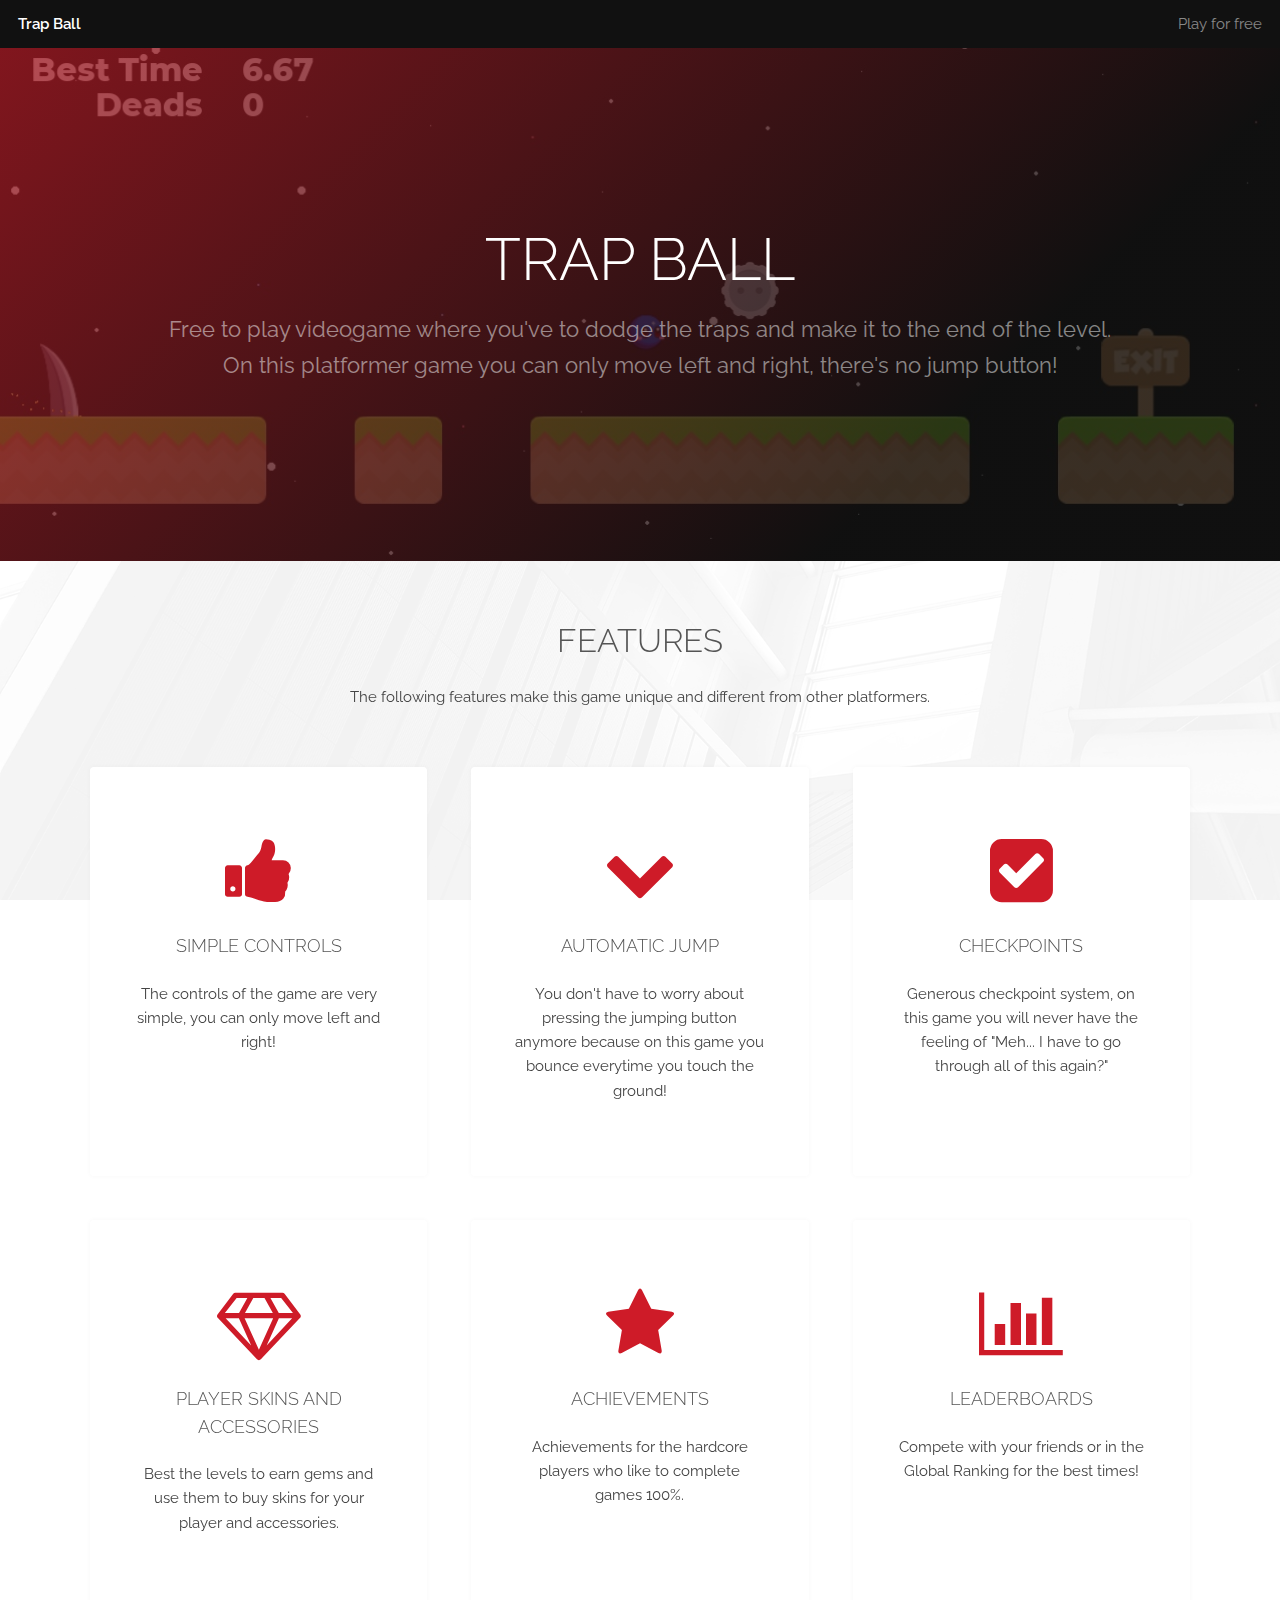
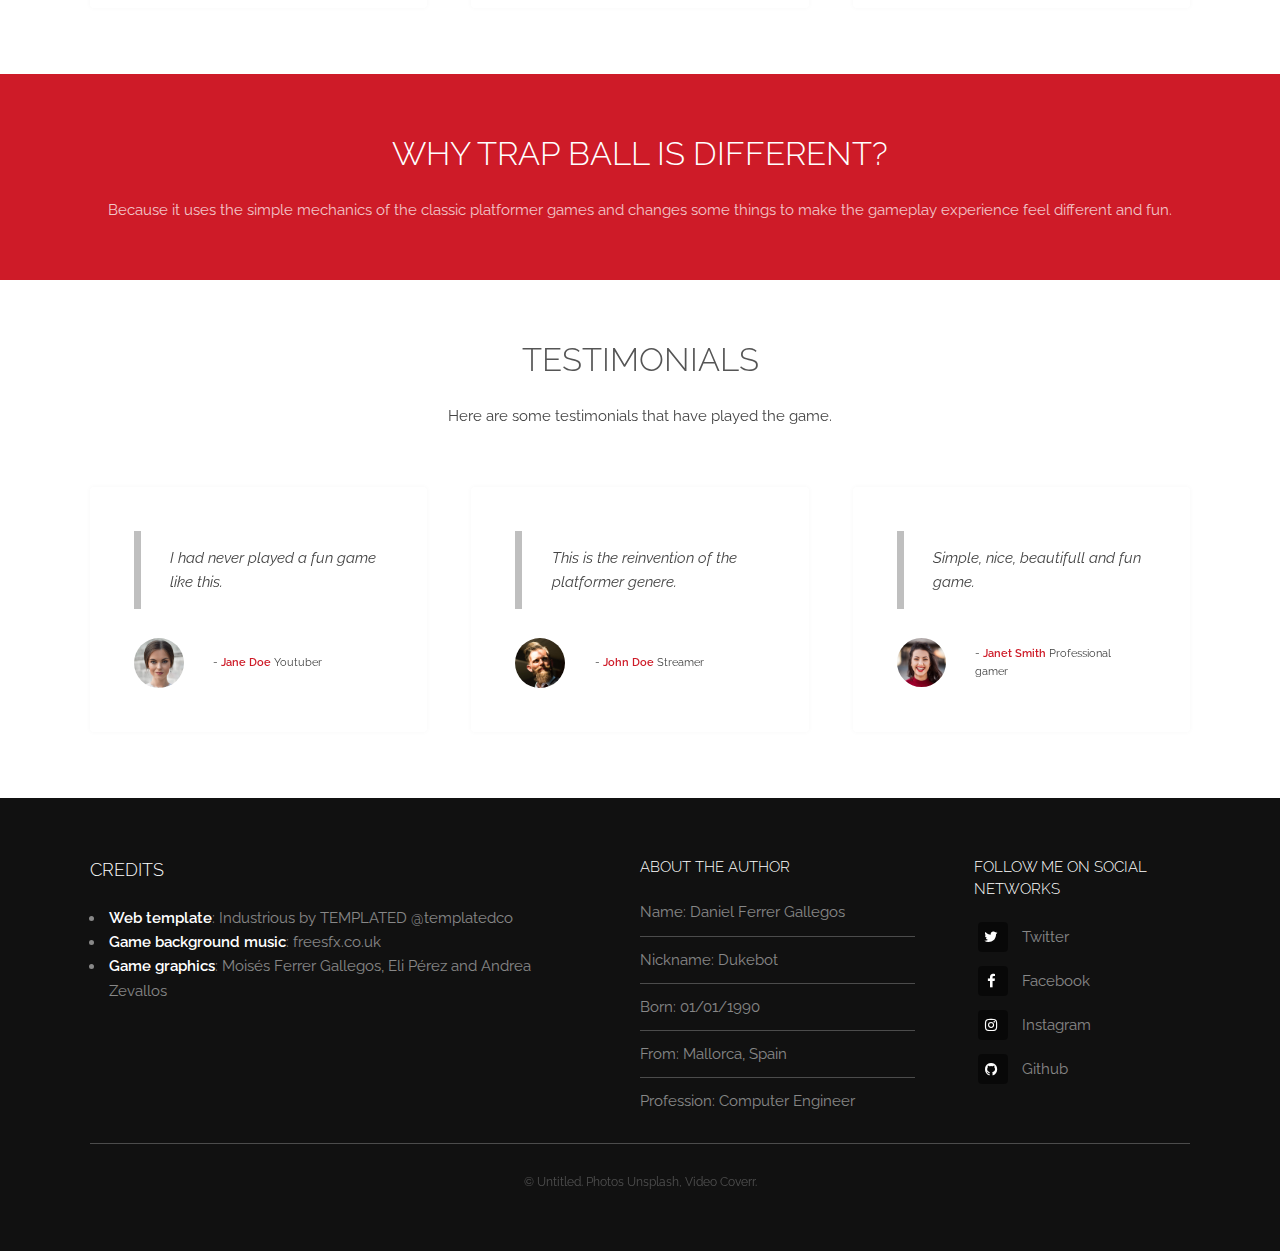
==== index.html @ e6cbf9da "Now we should be good to go..." ====
<!DOCTYPE HTML>
<!--
	Industrious by TEMPLATED
	templated.co @templatedco
	Released for free under the Creative Commons Attribution 3.0 license (templated.co/license)
-->
<html>

	<!-------------------------------------------------------------------------------->
	<!--									HEAD                                    -->
	<!-------------------------------------------------------------------------------->
	
	<head>
		<title>Trap Ball</title>
		<meta charset="utf-8" />
		<meta name="viewport" content="width=device-width, initial-scale=1, user-scalable=no" />
		
		<!-- Metadata for the web to be found by the google search engine -->
		<meta name="robots" content="index, follow" />
		<meta name="description" content="Free to play videogame where you've to dodge the traps and make it to the end of the level!" />
		<meta name="keywords" content="dukebot, trapball, trap-ball, trap_ball, trap ball, free to play, game, videogame, arcade, platformer, 2D, action, ball, bounce" />
		
		<!-- Industrious Template CSS -->
		<link rel="stylesheet" href="assets/css/main.css" />

		<!-- Custom CSS -->
		<link rel="stylesheet" href="custom.css" /> 

		<!-- Structured Data (https://schema.org/docs/schemas.html) -->
		<script type="application/ld+json">
			{
				"@context": "https://schema.org",
				"@type": "WebPage",
				
				"name": "Trap Ball Landing Page",
				"abstract": "Page to promote the videogame Trap Ball.",
				"keywords": "dukebot, trapball, trap-ball, trap_ball, trap ball, free to play, game, videogame, arcade, platformer, 2D, action, ball, bounce",

				"primaryImageOfPage": {
					"@type": "ImageObject",
					"embedUrl": "images/banner.jpg",
					"caption": "Trap Ball screenshoot",
					"representativeOfPage": "true"
				},
				"significantLink": "https://dukebot.itch.io/trap-ball",
				"lastReviewed": "2020-11-06"
			}
		</script>
		<script type="application/ld+json">
			{
				"@context": "https://schema.org",
				"@type": "VideoGame",
				
				"name": "Trap Ball",
				"version": "0.4",
				"gamePlatform": "Android, PC, Web",
				"playMode": "Signe Player",

				"keywords": "dukebot, trapball, trap-ball, trap_ball, trap ball, free to play, game, videogame, arcade, platformer, 2D, action, ball, bounce",
				"abstract": "Free to play videogame where you've to dodge the traps and make it to the end of the level.",

				"image": "images/banner.jpg",
				"thumbnailUrl": "images/banner.jpg",
				"video": {
					"@type": "VideoObject",
					"name": "Trap Ball trailer",
					"description": "Trailer of the game Trap Ball.",
					"contentUrl": "images/banner.mp4",
					"thumbnailUrl": "images/banner.jpg",
					"uploadDate": "2020-11-06"
				},
				"trailer": {
					"@type": "VideoObject",
					"name": "Trap Ball trailer",
					"description": "Trailer of the game Trap Ball.",
					"contentUrl": "images/banner.mp4",
					"thumbnailUrl": "images/banner.jpg",
					"uploadDate": "2020-11-06"
				},

				"dateCreated": "2020-11-06",
				"dateModified": "2020-11-06",
				"datePublished": "2021-01-01",

				"creativeWorkStatus": "in development",
				"contentRating": "PG-13",
				"accessMode": "auditory, tactile, textual, visual",
				"isAccessibleForFree": "true",
				"inLanguage": "EN",
				
				"downloadUrl": "https://dukebot.itch.io/trap-ball",
				"installUrl": "https://dukebot.itch.io/trap-ball",
				"discussionUrl": "https://dukebot.itch.io/trap-ball",
				
				"license": "",
				"musicBy": "https://www.freesfx.co.uk/",
				
				"creator": {
					"@type": "Person",
					"name": "Daniel Ferrer Gallegos (Dukebot)",
					"email": "dukebot.dev@gmail.com",
					"image": "",
					"jobTitle": "Computer Engineer",
					"telephone": "",
					"url": "https://dukebot.itch.io/",
					"address": {
						"@type": "PostalAddress",
						"addressLocality": "Palma de Mallorca",
						"addressRegion": "SP",
						"postalCode": "",
						"streetAddress": ""
					}					  
				},
				"director":   { "@type": "Person", "name": "Daniel Ferrer Gallegos (Dukebot)" },
				"producer":   { "@type": "Person", "name": "Daniel Ferrer Gallegos (Dukebot)" },
				"publisher":  { "@type": "Person", "name": "Daniel Ferrer Gallegos (Dukebot)" },
				"maintainer": { "@type": "Person", "name": "Daniel Ferrer Gallegos (Dukebot)" },
				"sponsor":    { "@type": "Person", "name": "Daniel Ferrer Gallegos (Dukebot)" },
				
				"locationCreated": { 
					"@type": "Place", 
					"address": "Palma de Mallorca, Spain" 
				}
			}
		</script>
	</head>
	
	<!-------------------------------------------------------------------------------->
	<!--									BODY                                    -->
	<!-------------------------------------------------------------------------------->
	
	<body class="is-preload">

		<!-------------------------------------------------------------------------------->
		<!--								HEADER                                    	-->
		<!-------------------------------------------------------------------------------->
		
		<header id="header">
			<a class="logo" href="index.html">Trap Ball</a>
			<nav>
				<a href="https://dukebot.itch.io/trap-ball" target="_blank">Play for free</a>
				<!--<a href="#menu">Play for free</a>-->
			</nav>
		</header>

		<!-- Nav -->
		<nav id="menu">
			<ul class="links">
				<li><a href="https://dukebot.itch.io/trap-ball" target="_blank">Download from playstore</a></li>
				<li><a href="https://dukebot.itch.io/trap-ball" target="_blank">Play it on the browser</a></li>
				<li><a href="https://dukebot.itch.io/trap-ball" target="_blank">Download for PC</a></li>
			</ul>
		</nav>

		<!-------------------------------------------------------------------------------->
		<!--								BANNER                                    	-->
		<!-------------------------------------------------------------------------------->
		
		<section id="banner">
			<div class="inner">
				<h1>Trap Ball</h1>
				<p>Free to play videogame where you've to dodge the traps and make it to the end of the level.<br />
				On this platformer game you can only move left and right, there's no jump button!</p>
			</div>
			<video autoplay loop muted playsinline src="images/banner.mp4"></video>
		</section>

		<!-------------------------------------------------------------------------------->
		<!--								FEATURES                                    -->
		<!-------------------------------------------------------------------------------->

		<!-- The icons for the font awesome can be found here https://fontawesome.com/v4.7.0/icons/ -->
		<section class="wrapper">
			<div class="inner">
				<header class="special">
					<h2>Features</h2>
					<p>The following features make this game unique and different from other platformers.</p>
				</header>
				<div class="highlights">
					<section>
						<div class="content">
							<header>
								<a href="#" class="icon fa-thumbs-up"><span class="label">Icon</span></a>
								<h3>Simple controls</h3>
							</header>
							<p>The controls of the game are very simple, you can only move left and right!</p>
						</div>
					</section>
					<section>
						<div class="content">
							<header>
								<a href="#" class="icon fa-chevron-down"><span class="label">Icon</span></a>
								<h3>Automatic jump</h3>
							</header>
							<p>You don't have to worry about pressing the jumping button anymore because on this game you bounce everytime you touch the ground!</p>
						</div>
					</section>
					<section>
						<div class="content">
							<header>
								<a href="#" class="icon fa-check-square"><span class="label">Icon</span></a>
								<h3>Checkpoints</h3>
							</header>
							<p>Generous checkpoint system, on this game you will never have the feeling of "Meh... I have to go through all of this again?"</p>
						</div>
					</section>
					<section>
						<div class="content">
							<header>
								<a href="#" class="icon fa-diamond"><span class="label">Icon</span></a>
								<h3>Player skins and accessories</h3>
							</header>
							<p>Best the levels to earn gems and use them to buy skins for your player and accessories.</p>
						</div>
					</section>
					<section>
						<div class="content">
							<header>
								<a href="#" class="icon fa-star"><span class="label">Icon</span></a>
								<h3>Achievements</h3>
							</header>
							<p>Achievements for the hardcore players who like to complete games 100%.</p>
						</div>
					</section>
					<section>
						<div class="content">
							<header>
								<a href="#" class="icon fa-bar-chart "><span class="label">Icon</span></a>
								<h3>Leaderboards</h3>
							</header>
							<p>Compete with your friends or in the Global Ranking for the best times!</p>
						</div>
					</section>
				</div>
			</div>
		</section>

		<!--------------------------------------------------------------------------------------------->
		<!-- FIXME: Here is leaving too much blank space, probably has something to do with the CSS. -->
		<!--------------------------------------------------------------------------------------------->

		<!--------------------------------------------------------------------------------------------->
		<!-- 									IMAGE CAROUSEL	 	 								 -->
		<!--------------------------------------------------------------------------------------------->

		<!-- https://www.w3schools.com/howto/howto_js_slideshow.asp -->
		<section class="wrapper" style="display:none">
			<div class="inner">
				<header class="special">
					<h2>Screenshoots</h2>
				</header>
				<div class="slideshow-container">
					<!-- Full-width images with number and caption text -->
					<div class="mySlides fade">
						<div class="numbertext">1 / 5</div>
						<img src="images/game/pic01.png" style="width:100%">
						<div class="text">Caption Text</div>
					</div>
					<div class="mySlides fade">
						<div class="numbertext">2 / 5</div>
						<img src="images/game/pic02.png" style="width:100%">
						<div class="text">Caption Two</div>
					</div>
					<div class="mySlides fade">
						<div class="numbertext">3 / 5</div>
						<img src="images/game/pic03.png" style="width:100%">
						<div class="text">Caption Three</div>
					</div>
					<div class="mySlides fade">
						<div class="numbertext">4 / 5</div>
						<img src="images/game/pic04.png" style="width:100%">
						<div class="text">Caption Four</div>
					</div>
					<div class="mySlides fade">
						<div class="numbertext">5 / 5</div>
						<img src="images/game/pic05.png" style="width:100%">
						<div class="text">Caption Five</div>
					</div>
				
					<!-- Next and previous buttons -->
					<a class="prev" onclick="plusSlides(-1)">&#10094;</a>
					<a class="next" onclick="plusSlides(1)">&#10095;</a>
				</div>
				<br>
				
				<!-- The dots/circles -->
				<div style="text-align:center">
					<span class="dot" onclick="currentSlide(1)"></span>
					<span class="dot" onclick="currentSlide(2)"></span>
					<span class="dot" onclick="currentSlide(3)"></span>
					<span class="dot" onclick="currentSlide(4)"></span>
					<span class="dot" onclick="currentSlide(5)"></span>
				</div>
			</div>
		</section>

		<!--------------------------------------------------------------------------------------------->
		<!-- 										CTA 	 									 	 -->
		<!--------------------------------------------------------------------------------------------->
		
		<section id="cta" class="wrapper">
			<div class="inner">
				<h2>Why Trap Ball is different?</h2>
				<p>Because it uses the simple mechanics of the classic platformer games and changes some things to make the gameplay experience feel different and fun.</p>
			</div>
		</section>

		<!--------------------------------------------------------------------------------------------->
		<!-- 									TESTIMONIALS 	 									 -->
		<!--------------------------------------------------------------------------------------------->
		
		<section class="wrapper">
			<div class="inner">
				<header class="special">
					<h2>Testimonials</h2>
					<p>Here are some testimonials that have played the game.</p>
				</header>
				<div class="testimonials">
					<section>
						<div class="content">
							<blockquote>
								<p>I had never played a fun game like this.</p>
							</blockquote>
							<div class="author">
								<div class="image">
									<img src="images/pic01.jpg" alt="" />
								</div>
								<p class="credit">- <strong>Jane Doe</strong> <span>Youtuber</span></p>
							</div>
						</div>
					</section>
					<section>
						<div class="content">
							<blockquote>
								<p>This is the reinvention of the platformer genere.</p>
							</blockquote>
							<div class="author">
								<div class="image">
									<img src="images/pic03.jpg" alt="" />
								</div>
								<p class="credit">- <strong>John Doe</strong> <span>Streamer</span></p>
							</div>
						</div>
					</section>
					<section>
						<div class="content">
							<blockquote>
								<p>Simple, nice, beautifull and fun game.</p>
							</blockquote>
							<div class="author">
								<div class="image">
									<img src="images/pic02.jpg" alt="" />
								</div>
								<p class="credit">- <strong>Janet Smith</strong> <span>Professional gamer</span></p>
							</div>
						</div>
					</section>
				</div>
			</div>
		</section>

		<!-------------------------------------------------------------------------------->
		<!--								FOOTER                                    	-->
		<!-------------------------------------------------------------------------------->
		
		<footer id="footer">
			<div class="inner">
				<div class="content">
					<section>
						<h3>Credits</h3>
						<ul>
							<li><b>Web template</b>: <a href="https://templated.co/industrious" target="_blank">Industrious by TEMPLATED</a> <a href="https://twitter.com/templatedco?lang=en" target="_blank">@templatedco</a></li>
							<li><b>Game background music</b>: <a href="https://www.freesfx.co.uk/" target="_blank">freesfx.co.uk</a></li>
							<li><b>Game graphics</b>: Moisés Ferrer Gallegos, Eli Pérez and <a href="https://twitter.com/SazdxHikari" target="_blank">Andrea Zevallos</a></li>
						</ul>
					</section>
					<section>
						<h4>About the author</h4>
						<ul class="alt">
							<li>Name: Daniel Ferrer Gallegos</li>
							<li>Nickname: Dukebot</li>
							<li>Born: 01/01/1990</li>
							<li>From: Mallorca, Spain</li>
							<li>Profession: Computer Engineer</li>
						</ul>
					</section>
					<section>
						<h4>Follow me on social networks</h4>
						<ul class="plain">
							<li><a href="#"><i class="icon fa-twitter">&nbsp;</i>Twitter</a></li>
							<li><a href="#"><i class="icon fa-facebook">&nbsp;</i>Facebook</a></li>
							<li><a href="#"><i class="icon fa-instagram">&nbsp;</i>Instagram</a></li>
							<li><a href="#"><i class="icon fa-github">&nbsp;</i>Github</a></li>
						</ul>
					</section>
				</div>
				<div class="copyright">
					&copy; Untitled. Photos <a href="https://unsplash.co">Unsplash</a>, Video <a href="https://coverr.co">Coverr</a>.
				</div>
			</div>
		</footer>

		<!-------------------------------------------------------------------------------->
		<!--								SCRIPTS                                    	-->
		<!-------------------------------------------------------------------------------->

		<!-- Industried template scripts -->
		<script src="assets/js/jquery.min.js"></script>
		<script src="assets/js/browser.min.js"></script>
		<script src="assets/js/breakpoints.min.js"></script>
		<script src="assets/js/util.js"></script>
		<script src="assets/js/main.js"></script>

		<!-- Custom Scripts -->
		<script src="custom.js"></script>
	</body>
</html>
---- assets/css/main.css ----
@import url(font-awesome.min.css);
@import url("https://fonts.googleapis.com/css?family=Raleway:200,300,400,500,600");
/*
	Industrious by TEMPLATED
	templated.co @templatedco
	Released for free under the Creative Commons Attribution 3.0 license (templated.co/license)
*/
/* Basic */
@-ms-viewport {
  width: device-width; }
body {
  -ms-overflow-style: scrollbar; }

@media screen and (max-width: 480px) {
  html, body {
    min-width: 320px; } }
html {
  box-sizing: border-box; }

*, *:before, *:after {
  box-sizing: inherit; }

body {
  background: #ffffff; }
  body.is-preload *, body.is-preload *:before, body.is-preload *:after {
    -moz-animation: none !important;
    -webkit-animation: none !important;
    -ms-animation: none !important;
    animation: none !important;
    -moz-transition: none !important;
    -webkit-transition: none !important;
    -ms-transition: none !important;
    transition: none !important; }

html, body, div, span, applet, object,
iframe, h1, h2, h3, h4, h5, h6, p, blockquote,
pre, a, abbr, acronym, address, big, cite,
code, del, dfn, em, img, ins, kbd, q, s, samp,
small, strike, strong, sub, sup, tt, var, b,
u, i, center, dl, dt, dd, ol, ul, li, fieldset,
form, label, legend, table, caption, tbody,
tfoot, thead, tr, th, td, article, aside,
canvas, details, embed, figure, figcaption,
footer, header, hgroup, menu, nav, output, ruby,
section, summary, time, mark, audio, video {
  margin: 0;
  padding: 0;
  border: 0;
  font-size: 100%;
  font: inherit;
  vertical-align: baseline; }

article, aside, details, figcaption, figure,
footer, header, hgroup, menu, nav, section {
  display: block; }

body {
  line-height: 1; }

ol, ul {
  list-style: none; }

blockquote, q {
  quotes: none; }
  blockquote:before, blockquote:after, q:before, q:after {
    content: '';
    content: none; }

table {
  border-collapse: collapse;
  border-spacing: 0; }

body {
  -webkit-text-size-adjust: none; }

mark {
  background-color: transparent;
  color: inherit; }

input::-moz-focus-inner {
  border: 0;
  padding: 0; }

input, select, textarea {
  -moz-appearance: none;
  -webkit-appearance: none;
  -ms-appearance: none;
  appearance: none; }

/* Typography */
html {
  font-size: 13pt; }
  @media screen and (max-width: 1680px) {
    html {
      font-size: 11pt; } }
  @media screen and (max-width: 980px) {
    html {
      font-size: 12pt; } }
  @media screen and (max-width: 480px) {
    html {
      font-size: 11pt; } }

body {
  background-color: #ffffff;
  color: #444444; }

body, input, select, textarea {
  font-family: "Raleway", Arial, Helvetica, sans-serif;
  font-weight: 400;
  font-size: 1rem;
  line-height: 1.65; }

a {
  -moz-transition: color 0.2s ease-in-out;
  -webkit-transition: color 0.2s ease-in-out;
  -ms-transition: color 0.2s ease-in-out;
  transition: color 0.2s ease-in-out;
  text-decoration: underline; }
  a:hover {
    text-decoration: none; }

strong, b {
  font-weight: 600; }

em, i {
  font-style: italic; }

p {
  margin: 0 0 2rem 0; }

header.special {
  text-align: center;
  margin-bottom: 4rem; }
  header.special p {
    max-width: 75%;
    margin-left: auto;
    margin-right: auto; }

h1, h2, h3, h4, h5, h6 {
  font-weight: 300;
  line-height: 1.5;
  text-transform: uppercase;
  margin: 0 0 1.5rem 0; }
  h1 a, h2 a, h3 a, h4 a, h5 a, h6 a {
    color: inherit;
    text-decoration: none; }

h1 {
  font-size: 3rem;
  line-height: 1.2; }

h2 {
  font-size: 2.25rem;
  line-height: 1.3; }

h3 {
  font-size: 1.25rem; }

h4 {
  font-size: 1rem; }

h5 {
  font-size: 0.9rem; }

h6 {
  font-size: 0.7rem; }

@media screen and (max-width: 736px) {
  h1 {
    font-size: 2.75rem;
    line-height: 1.3; }

  h2 {
    font-size: 1.75rem;
    line-height: 1.5; }

  h3 {
    font-size: 1.25rem; } }
sub {
  font-size: 0.8rem;
  position: relative;
  top: 0.5rem; }

sup {
  font-size: 0.8rem;
  position: relative;
  top: -0.5rem; }

blockquote {
  border-left: solid 0.5rem;
  font-style: italic;
  margin: 0 0 2rem 0;
  padding: 1rem 0 1rem 2rem; }

code {
  border-radius: 4px;
  border: solid 1px;
  font-family: "Courier New", monospace;
  font-size: 0.9rem;
  margin: 0 0.25rem;
  padding: 0.25rem 0.65rem; }

pre {
  -webkit-overflow-scrolling: touch;
  font-family: "Courier New", monospace;
  font-size: 0.9rem;
  margin: 0 0 2rem 0; }
  pre code {
    display: block;
    line-height: 1.75;
    padding: 1rem 1.5rem;
    overflow-x: auto; }

hr {
  border: 0;
  border-bottom: solid 1px;
  margin: 2rem 0; }
  hr.major {
    margin: 4rem 0; }

input, select, textarea {
  color: #555555; }

a {
  color: #ce1b28; }

strong, b {
  color: #555555; }

h1, h2, h3, h4, h5, h6 {
  color: #555555; }

blockquote {
  border-left-color: rgba(0, 0, 0, 0.25); }

code {
  background: rgba(0, 0, 0, 0.075);
  border-color: rgba(0, 0, 0, 0.25); }

hr {
  border-bottom-color: rgba(0, 0, 0, 0.25); }

/* Inner */
.inner {
  margin: 0 auto;
  width: 75rem;
  max-width: calc(100% - 6rem); }
  @media screen and (max-width: 480px) {
    .inner {
      max-width: calc(100% - 3rem); } }

/* Button */
input[type="submit"],
input[type="reset"],
input[type="button"],
button,
.button {
  -moz-appearance: none;
  -webkit-appearance: none;
  -ms-appearance: none;
  appearance: none;
  -moz-transition: background-color 0.2s ease-in-out, box-shadow 0.2s ease-in-out, color 0.2s ease-in-out;
  -webkit-transition: background-color 0.2s ease-in-out, box-shadow 0.2s ease-in-out, color 0.2s ease-in-out;
  -ms-transition: background-color 0.2s ease-in-out, box-shadow 0.2s ease-in-out, color 0.2s ease-in-out;
  transition: background-color 0.2s ease-in-out, box-shadow 0.2s ease-in-out, color 0.2s ease-in-out;
  border: 0;
  border-radius: 4px;
  cursor: pointer;
  display: inline-block;
  font-weight: 600;
  height: 3.25rem;
  line-height: 3.25rem;
  padding: 0 1.75rem;
  text-align: center;
  text-decoration: none;
  white-space: nowrap; }
  input[type="submit"].small,
  input[type="reset"].small,
  input[type="button"].small,
  button.small,
  .button.small {
    font-size: 0.8rem;
    height: 2.4375rem;
    line-height: 2.4375rem;
    padding: 0 1.25rem; }
  input[type="submit"].large,
  input[type="reset"].large,
  input[type="button"].large,
  button.large,
  .button.large {
    font-size: 1.35rem;
    height: 4.0625rem;
    line-height: 4.0625rem;
    padding: 0 2rem; }
  input[type="submit"].wide,
  input[type="reset"].wide,
  input[type="button"].wide,
  button.wide,
  .button.wide {
    min-width: 13rem; }
  input[type="submit"].icon:before,
  input[type="reset"].icon:before,
  input[type="button"].icon:before,
  button.icon:before,
  .button.icon:before {
    margin-right: 0.5rem; }
  input[type="submit"].fit,
  input[type="reset"].fit,
  input[type="button"].fit,
  button.fit,
  .button.fit {
    width: 100%; }
  input[type="submit"].disabled, input[type="submit"]:disabled,
  input[type="reset"].disabled,
  input[type="reset"]:disabled,
  input[type="button"].disabled,
  input[type="button"]:disabled,
  button.disabled,
  button:disabled,
  .button.disabled,
  .button:disabled {
    pointer-events: none;
    opacity: 0.25; }

input[type="submit"],
input[type="reset"],
input[type="button"],
button,
.button {
  background-color: transparent;
  box-shadow: inset 0 0 0 1px #555555;
  color: #555555 !important; }
  input[type="submit"]:hover,
  input[type="reset"]:hover,
  input[type="button"]:hover,
  button:hover,
  .button:hover {
    box-shadow: inset 0 0 0 1px #ce1b28;
    color: #ce1b28 !important; }
    input[type="submit"]:hover:active,
    input[type="reset"]:hover:active,
    input[type="button"]:hover:active,
    button:hover:active,
    .button:hover:active {
      background-color: rgba(206, 27, 40, 0.25); }
  input[type="submit"].primary,
  input[type="reset"].primary,
  input[type="button"].primary,
  button.primary,
  .button.primary {
    box-shadow: none;
    background-color: #ce1b28;
    color: #ffffff !important; }
    input[type="submit"].primary:hover,
    input[type="reset"].primary:hover,
    input[type="button"].primary:hover,
    button.primary:hover,
    .button.primary:hover {
      background-color: #e2212f;
      box-shadow: none; }
      input[type="submit"].primary:hover:active,
      input[type="reset"].primary:hover:active,
      input[type="button"].primary:hover:active,
      button.primary:hover:active,
      .button.primary:hover:active {
        background-color: #b71824; }

/* Form */
form {
  margin: 0 0 2rem 0; }

input[type="text"],
input[type="password"],
input[type="email"],
input[type="tel"],
input[type="search"],
input[type="url"],
select,
textarea {
  -moz-appearance: none;
  -webkit-appearance: none;
  -ms-appearance: none;
  appearance: none;
  border-radius: 4px;
  border: none;
  border: solid 1px;
  color: inherit;
  display: block;
  outline: 0;
  padding: 0 1rem;
  text-decoration: none;
  width: 100%; }
  input[type="text"]:invalid,
  input[type="password"]:invalid,
  input[type="email"]:invalid,
  input[type="tel"]:invalid,
  input[type="search"]:invalid,
  input[type="url"]:invalid,
  select:invalid,
  textarea:invalid {
    box-shadow: none; }

label {
  display: block;
  font-size: 1rem;
  font-weight: 600;
  margin: 0 0 1rem 0; }

input[type="text"],
input[type="password"],
input[type="email"],
input[type="tel"],
input[type="search"],
input[type="url"] {
  height: 3.25rem; }

select {
  background-size: 1.25rem;
  background-repeat: no-repeat;
  background-position: calc(100% - 1rem) center;
  height: 3.25rem;
  padding-right: 3.25rem;
  text-overflow: ellipsis; }
  select:focus::-ms-value {
    background-color: transparent; }
  select::-ms-expand {
    display: none; }

textarea {
  padding: 0.75rem 1rem; }

input[type="checkbox"],
input[type="radio"] {
  -moz-appearance: none;
  -webkit-appearance: none;
  -ms-appearance: none;
  appearance: none;
  display: block;
  float: left;
  margin-right: -2rem;
  opacity: 0;
  width: 1rem;
  z-index: -1; }
  input[type="checkbox"] + label,
  input[type="radio"] + label {
    text-decoration: none;
    cursor: pointer;
    display: inline-block;
    font-size: 1rem;
    font-weight: 400;
    padding-left: 2.825rem;
    padding-right: 0.875rem;
    position: relative; }
    input[type="checkbox"] + label:before,
    input[type="radio"] + label:before {
      -moz-osx-font-smoothing: grayscale;
      -webkit-font-smoothing: antialiased;
      font-family: FontAwesome;
      font-style: normal;
      font-weight: normal;
      text-transform: none !important; }
    input[type="checkbox"] + label:before,
    input[type="radio"] + label:before {
      border-radius: 4px;
      border: solid 1px;
      content: '';
      display: inline-block;
      height: 1.95rem;
      left: 0;
      line-height: 1.86875rem;
      position: absolute;
      text-align: center;
      top: -0.1625rem;
      width: 1.95rem; }
  input[type="checkbox"]:checked + label:before,
  input[type="radio"]:checked + label:before {
    content: '\f00c'; }

input[type="checkbox"] + label:before {
  border-radius: 4px; }

input[type="radio"] + label:before {
  border-radius: 100%; }

::-webkit-input-placeholder {
  opacity: 1.0; }

:-moz-placeholder {
  opacity: 1.0; }

::-moz-placeholder {
  opacity: 1.0; }

:-ms-input-placeholder {
  opacity: 1.0; }

label {
  color: #555555; }

input[type="text"],
input[type="password"],
input[type="email"],
input[type="tel"],
input[type="search"],
input[type="url"],
select,
textarea {
  background-color: rgba(0, 0, 0, 0.075);
  border-color: rgba(0, 0, 0, 0.25); }
  input[type="text"]:focus,
  input[type="password"]:focus,
  input[type="email"]:focus,
  input[type="tel"]:focus,
  input[type="search"]:focus,
  input[type="url"]:focus,
  select:focus,
  textarea:focus {
    border-color: #ce1b28;
    box-shadow: 0 0 0 1px #ce1b28; }

select {
  background-image: url("data:image/svg+xml;charset=utf8,%3Csvg xmlns='http://www.w3.org/2000/svg' width='40' height='40' preserveAspectRatio='none' viewBox='0 0 40 40'%3E%3Cpath d='M9.4,12.3l10.4,10.4l10.4-10.4c0.2-0.2,0.5-0.4,0.9-0.4c0.3,0,0.6,0.1,0.9,0.4l3.3,3.3c0.2,0.2,0.4,0.5,0.4,0.9 c0,0.4-0.1,0.6-0.4,0.9L20.7,31.9c-0.2,0.2-0.5,0.4-0.9,0.4c-0.3,0-0.6-0.1-0.9-0.4L4.3,17.3c-0.2-0.2-0.4-0.5-0.4-0.9 c0-0.4,0.1-0.6,0.4-0.9l3.3-3.3c0.2-0.2,0.5-0.4,0.9-0.4S9.1,12.1,9.4,12.3z' fill='rgba(0, 0, 0, 0.25)' /%3E%3C/svg%3E"); }
  select option {
    color: #444444;
    background-color: #ffffff; }

input[type="checkbox"] + label,
input[type="radio"] + label {
  color: #444444; }
  input[type="checkbox"] + label:before,
  input[type="radio"] + label:before {
    background: rgba(0, 0, 0, 0.075);
    border-color: rgba(0, 0, 0, 0.25); }
input[type="checkbox"]:checked + label:before,
input[type="radio"]:checked + label:before {
  background-color: #ce1b28;
  border-color: #ce1b28;
  color: #ffffff; }
input[type="checkbox"]:focus + label:before,
input[type="radio"]:focus + label:before {
  border-color: #ce1b28;
  box-shadow: 0 0 0 1px #ce1b28; }

::-webkit-input-placeholder {
  color: #bbbbbb !important; }

:-moz-placeholder {
  color: #bbbbbb !important; }

::-moz-placeholder {
  color: #bbbbbb !important; }

:-ms-input-placeholder {
  color: #bbbbbb !important; }

/* List */
ol {
  list-style: decimal;
  margin: 0 0 2rem 0;
  padding-left: 1.25rem; }
  ol li {
    padding-left: 0.25rem; }

ul {
  list-style: disc;
  margin: 0 0 2rem 0;
  padding-left: 1rem; }
  ul li {
    padding-left: 0.325rem; }
  ul.plain {
    list-style: none;
    padding-left: 0; }
    ul.plain li {
      margin-bottom: 1rem; }
      ul.plain li .icon {
        border-radius: 4px;
        color: #ffffff;
        display: inline-block;
        margin-right: 1rem;
        text-align: center;
        width: 2rem;
        height: 2rem;
        line-height: 2rem;
        background: rgba(0, 0, 0, 0.5); }
  ul.alt {
    list-style: none;
    padding-left: 0; }
    ul.alt li {
      border-top: solid 1px;
      padding: 0.75rem 0; }
      ul.alt li:first-child {
        border-top: 0;
        padding-top: 0; }
      ul.alt li:last-child {
        padding-bottom: 0; }

dl {
  margin: 0 0 2rem 0; }
  dl dt {
    display: block;
    font-weight: 600;
    margin: 0 0 1rem 0; }
  dl dd {
    margin-left: 1.5rem; }

ul.alt li {
  border-top-color: rgba(0, 0, 0, 0.25); }

/* Table */
.table-wrapper {
  -webkit-overflow-scrolling: touch;
  overflow-x: auto; }

table {
  margin: 0 0 2rem 0;
  width: 100%; }
  table tbody tr {
    border: solid 1px;
    border-left: 0;
    border-right: 0; }
  table td {
    padding: 0.75rem 0.75rem; }
  table th {
    font-size: 0.9rem;
    font-weight: 600;
    padding: 0 0.75rem 0.75rem 0.75rem;
    text-align: left; }
  table thead {
    border-bottom: solid 2px; }
  table tfoot {
    border-top: solid 2px; }
  table.alt {
    border-collapse: separate; }
    table.alt tbody tr td {
      border: solid 1px;
      border-left-width: 0;
      border-top-width: 0; }
      table.alt tbody tr td:first-child {
        border-left-width: 1px; }
    table.alt tbody tr:first-child td {
      border-top-width: 1px; }
    table.alt thead {
      border-bottom: 0; }
    table.alt tfoot {
      border-top: 0; }

table tbody tr {
  border-color: rgba(0, 0, 0, 0.25); }
  table tbody tr:nth-child(2n + 1) {
    background-color: rgba(0, 0, 0, 0.075); }
table th {
  color: #555555; }
table thead {
  border-bottom-color: rgba(0, 0, 0, 0.25); }
table tfoot {
  border-top-color: rgba(0, 0, 0, 0.25); }
table.alt tbody tr td {
  border-color: rgba(0, 0, 0, 0.25); }

/* Highlights */
.highlights {
  width: 100%;
  margin: 2.5rem 0;
  display: -moz-flex;
  display: -webkit-flex;
  display: -ms-flex;
  display: flex;
  -moz-flex-wrap: wrap;
  -webkit-flex-wrap: wrap;
  -ms-flex-wrap: wrap;
  flex-wrap: wrap;
  -moz-align-items: -moz-stretch;
  -webkit-align-items: -webkit-stretch;
  -ms-align-items: -ms-stretch;
  align-items: stretch; }
  .highlights > * {
    -moz-flex-shrink: 1;
    -webkit-flex-shrink: 1;
    -ms-flex-shrink: 1;
    flex-shrink: 1;
    -moz-flex-grow: 0;
    -webkit-flex-grow: 0;
    -ms-flex-grow: 0;
    flex-grow: 0; }
  .highlights > * {
    width: 33.3333333333%; }
  .highlights > * {
    padding: 1.5rem;
    width: calc(33.3333333333% + 1rem); }
  .highlights > :nth-child(-n + 3) {
    padding-top: 0; }
  .highlights > :nth-last-child(-n + 3) {
    padding-bottom: 0; }
  .highlights > :nth-child(3n + 1) {
    padding-left: 0; }
  .highlights > :nth-child(3n) {
    padding-right: 0; }
  .highlights > :nth-child(3n + 1),
  .highlights > :nth-child(3n) {
    width: calc(33.3333333333% + -0.5rem); }
  .highlights .content {
    border-radius: 4px;
    height: 100%;
    padding: 3rem;
    text-align: center; }
    .highlights .content .icon {
      font-size: 5rem; }
  .highlights > div > :last-child {
    margin-bottom: 0; }
  @media screen and (max-width: 980px) {
    .highlights > * {
      width: 50%; }
    .highlights > * {
      padding: 1rem;
      width: calc(33.3333333333% + 0.6666666667rem); }
    .highlights > :nth-child(-n + 3) {
      padding-top: 1rem; }
    .highlights > :nth-last-child(-n + 3) {
      padding-bottom: 1rem; }
    .highlights > :nth-child(3n + 1) {
      padding-left: 1rem; }
    .highlights > :nth-child(3n) {
      padding-right: 1rem; }
    .highlights > :nth-child(3n + 1),
    .highlights > :nth-child(3n) {
      padding: 1rem;
      width: calc(50% + 1rem); }
    .highlights > * {
      padding: 1rem;
      width: calc(50% + 1rem); }
    .highlights > :nth-child(-n + 2) {
      padding-top: 0; }
    .highlights > :nth-last-child(-n + 2) {
      padding-bottom: 0; }
    .highlights > :nth-child(2n + 1) {
      padding-left: 0; }
    .highlights > :nth-child(2n) {
      padding-right: 0; }
    .highlights > :nth-child(2n + 1),
    .highlights > :nth-child(2n) {
      width: calc(50% + 0rem); }
    .highlights .content {
      padding: 2rem; } }
  @media screen and (max-width: 736px) {
    .highlights > * {
      width: 100%; }
    .highlights > * {
      padding: 1rem;
      width: calc(33.3333333333% + 0.6666666667rem); }
    .highlights > :nth-child(-n + 3) {
      padding-top: 1rem; }
    .highlights > :nth-last-child(-n + 3) {
      padding-bottom: 1rem; }
    .highlights > :nth-child(3n + 1) {
      padding-left: 1rem; }
    .highlights > :nth-child(3n) {
      padding-right: 1rem; }
    .highlights > :nth-child(3n + 1),
    .highlights > :nth-child(3n) {
      padding: 1rem;
      width: calc(100% + 2rem); }
    .highlights > * {
      padding: 1rem;
      width: calc(50% + 1rem); }
    .highlights > :nth-child(-n + 2) {
      padding-top: 1rem; }
    .highlights > :nth-last-child(-n + 2) {
      padding-bottom: 1rem; }
    .highlights > :nth-child(2n + 1) {
      padding-left: 1rem; }
    .highlights > :nth-child(2n) {
      padding-right: 1rem; }
    .highlights > :nth-child(2n + 1),
    .highlights > :nth-child(2n) {
      padding: 1rem;
      width: calc(100% + 2rem); }
    .highlights > * {
      padding: 1rem;
      width: calc(100% + 2rem); }
    .highlights > :nth-child(-n + 1) {
      padding-top: 0; }
    .highlights > :nth-last-child(-n + 1) {
      padding-bottom: 0; }
    .highlights > :nth-child(1n + 1) {
      padding-left: 0; }
    .highlights > :nth-child(1n) {
      padding-right: 0; }
    .highlights > :nth-child(1n + 1),
    .highlights > :nth-child(1n) {
      width: calc(100% + 1rem); } }

.highlights .content {
  background: #ffffff;
  box-shadow: 0px 0px 4px 1px rgba(0, 0, 0, 0.025); }

/* Testimonials */
.testimonials {
  margin: 2.5rem 0;
  width: 100%;
  display: -moz-flex;
  display: -webkit-flex;
  display: -ms-flex;
  display: flex;
  -moz-flex-wrap: wrap;
  -webkit-flex-wrap: wrap;
  -ms-flex-wrap: wrap;
  flex-wrap: wrap;
  -moz-align-items: -moz-stretch;
  -webkit-align-items: -webkit-stretch;
  -ms-align-items: -ms-stretch;
  align-items: stretch; }
  .testimonials > * {
    -moz-flex-shrink: 1;
    -webkit-flex-shrink: 1;
    -ms-flex-shrink: 1;
    flex-shrink: 1;
    -moz-flex-grow: 0;
    -webkit-flex-grow: 0;
    -ms-flex-grow: 0;
    flex-grow: 0; }
  .testimonials > * {
    width: 33.3333333333%; }
  .testimonials > * {
    padding: 1.5rem;
    width: calc(33.3333333333% + 1rem); }
  .testimonials > :nth-child(-n + 3) {
    padding-top: 0; }
  .testimonials > :nth-last-child(-n + 3) {
    padding-bottom: 0; }
  .testimonials > :nth-child(3n + 1) {
    padding-left: 0; }
  .testimonials > :nth-child(3n) {
    padding-right: 0; }
  .testimonials > :nth-child(3n + 1),
  .testimonials > :nth-child(3n) {
    width: calc(33.3333333333% + -0.5rem); }
  .testimonials .content {
    border-radius: 4px;
    height: 100%;
    padding: 3rem; }
    .testimonials .content .author {
      display: -moz-flex;
      display: -webkit-flex;
      display: -ms-flex;
      display: flex;
      -moz-align-items: center;
      -webkit-align-items: center;
      -ms-align-items: center;
      align-items: center; }
      .testimonials .content .author blockquote {
        margin: 0; }
      .testimonials .content .author .image {
        margin-right: 2rem;
        width: 20%; }
        .testimonials .content .author .image img {
          border-radius: 100%;
          max-width: 100%; }
    .testimonials .content .credit {
      font-size: 0.75rem; }
    .testimonials .content p:last-child {
      margin: 0; }
  .testimonials > div > :last-child {
    margin-bottom: 0; }
  @media screen and (max-width: 980px) {
    .testimonials > * {
      width: 50%; }
    .testimonials > * {
      padding: 1rem;
      width: calc(33.3333333333% + 0.6666666667rem); }
    .testimonials > :nth-child(-n + 3) {
      padding-top: 1rem; }
    .testimonials > :nth-last-child(-n + 3) {
      padding-bottom: 1rem; }
    .testimonials > :nth-child(3n + 1) {
      padding-left: 1rem; }
    .testimonials > :nth-child(3n) {
      padding-right: 1rem; }
    .testimonials > :nth-child(3n + 1),
    .testimonials > :nth-child(3n) {
      padding: 1rem;
      width: calc(50% + 1rem); }
    .testimonials > * {
      padding: 1rem;
      width: calc(50% + 1rem); }
    .testimonials > :nth-child(-n + 2) {
      padding-top: 0; }
    .testimonials > :nth-last-child(-n + 2) {
      padding-bottom: 0; }
    .testimonials > :nth-child(2n + 1) {
      padding-left: 0; }
    .testimonials > :nth-child(2n) {
      padding-right: 0; }
    .testimonials > :nth-child(2n + 1),
    .testimonials > :nth-child(2n) {
      width: calc(50% + 0rem); }
    .testimonials .content {
      padding: 2rem; } }
  @media screen and (max-width: 736px) {
    .testimonials > * {
      width: 100%; }
    .testimonials > * {
      padding: 1rem;
      width: calc(33.3333333333% + 0.6666666667rem); }
    .testimonials > :nth-child(-n + 3) {
      padding-top: 1rem; }
    .testimonials > :nth-last-child(-n + 3) {
      padding-bottom: 1rem; }
    .testimonials > :nth-child(3n + 1) {
      padding-left: 1rem; }
    .testimonials > :nth-child(3n) {
      padding-right: 1rem; }
    .testimonials > :nth-child(3n + 1),
    .testimonials > :nth-child(3n) {
      padding: 1rem;
      width: calc(100% + 2rem); }
    .testimonials > * {
      padding: 1rem;
      width: calc(50% + 1rem); }
    .testimonials > :nth-child(-n + 2) {
      padding-top: 1rem; }
    .testimonials > :nth-last-child(-n + 2) {
      padding-bottom: 1rem; }
    .testimonials > :nth-child(2n + 1) {
      padding-left: 1rem; }
    .testimonials > :nth-child(2n) {
      padding-right: 1rem; }
    .testimonials > :nth-child(2n + 1),
    .testimonials > :nth-child(2n) {
      padding: 1rem;
      width: calc(100% + 2rem); }
    .testimonials > * {
      padding: 1rem;
      width: calc(100% + 2rem); }
    .testimonials > :nth-child(-n + 1) {
      padding-top: 0; }
    .testimonials > :nth-last-child(-n + 1) {
      padding-bottom: 0; }
    .testimonials > :nth-child(1n + 1) {
      padding-left: 0; }
    .testimonials > :nth-child(1n) {
      padding-right: 0; }
    .testimonials > :nth-child(1n + 1),
    .testimonials > :nth-child(1n) {
      width: calc(100% + 1rem); } }

.testimonials .content {
  background: #ffffff;
  box-shadow: 0px 0px 4px 1px rgba(0, 0, 0, 0.025); }
  .testimonials .content .credit strong {
    color: #ce1b28; }

/* Actions */
ul.actions {
  display: -moz-flex;
  display: -webkit-flex;
  display: -ms-flex;
  display: flex;
  cursor: default;
  list-style: none;
  margin-left: -1rem;
  padding-left: 0; }
  ul.actions li {
    padding: 0 0 0 1rem;
    vertical-align: middle; }
  ul.actions.special {
    -moz-justify-content: center;
    -webkit-justify-content: center;
    -ms-justify-content: center;
    justify-content: center;
    width: calc(100% + 1rem); }
  ul.actions.stacked {
    -moz-flex-direction: column;
    -webkit-flex-direction: column;
    -ms-flex-direction: column;
    flex-direction: column;
    margin-left: 0; }
    ul.actions.stacked li {
      padding: 1.3rem 0 0 0; }
      ul.actions.stacked li:first-child {
        padding-top: 0; }
  ul.actions.fit {
    width: calc(100% + 1rem); }
    ul.actions.fit li {
      -moz-flex-grow: 1;
      -webkit-flex-grow: 1;
      -ms-flex-grow: 1;
      flex-grow: 1;
      -moz-flex-shrink: 1;
      -webkit-flex-shrink: 1;
      -ms-flex-shrink: 1;
      flex-shrink: 1;
      width: 100%; }
      ul.actions.fit li > * {
        width: 100%; }
    ul.actions.fit.stacked {
      width: 100%; }
  @media screen and (max-width: 480px) {
    ul.actions:not(.fixed) {
      -moz-flex-direction: column;
      -webkit-flex-direction: column;
      -ms-flex-direction: column;
      flex-direction: column;
      margin-left: 0;
      width: 100% !important; }
      ul.actions:not(.fixed) li {
        -moz-flex-grow: 1;
        -webkit-flex-grow: 1;
        -ms-flex-grow: 1;
        flex-grow: 1;
        -moz-flex-shrink: 1;
        -webkit-flex-shrink: 1;
        -ms-flex-shrink: 1;
        flex-shrink: 1;
        padding: 1rem 0 0 0;
        text-align: center;
        width: 100%; }
        ul.actions:not(.fixed) li > * {
          width: 100%; }
        ul.actions:not(.fixed) li:first-child {
          padding-top: 0; }
        ul.actions:not(.fixed) li input[type="submit"],
        ul.actions:not(.fixed) li input[type="reset"],
        ul.actions:not(.fixed) li input[type="button"],
        ul.actions:not(.fixed) li button,
        ul.actions:not(.fixed) li .button {
          width: 100%; }
          ul.actions:not(.fixed) li input[type="submit"].icon:before,
          ul.actions:not(.fixed) li input[type="reset"].icon:before,
          ul.actions:not(.fixed) li input[type="button"].icon:before,
          ul.actions:not(.fixed) li button.icon:before,
          ul.actions:not(.fixed) li .button.icon:before {
            margin-left: -0.5rem; } }

/* Grid */
.row {
  display: flex;
  flex-wrap: wrap;
  box-sizing: border-box; }
  .row > * {
    box-sizing: border-box; }
  .row.gtr-uniform > * > :last-child {
    margin-bottom: 0; }

.row > .imp {
  order: -1; }
.row > .col-1 {
  width: 8.3333333333%; }
.row > .off-1 {
  margin-left: 8.3333333333%; }
.row > .col-2 {
  width: 16.6666666667%; }
.row > .off-2 {
  margin-left: 16.6666666667%; }
.row > .col-3 {
  width: 25%; }
.row > .off-3 {
  margin-left: 25%; }
.row > .col-4 {
  width: 33.3333333333%; }
.row > .off-4 {
  margin-left: 33.3333333333%; }
.row > .col-5 {
  width: 41.6666666667%; }
.row > .off-5 {
  margin-left: 41.6666666667%; }
.row > .col-6 {
  width: 50%; }
.row > .off-6 {
  margin-left: 50%; }
.row > .col-7 {
  width: 58.3333333333%; }
.row > .off-7 {
  margin-left: 58.3333333333%; }
.row > .col-8 {
  width: 66.6666666667%; }
.row > .off-8 {
  margin-left: 66.6666666667%; }
.row > .col-9 {
  width: 75%; }
.row > .off-9 {
  margin-left: 75%; }
.row > .col-10 {
  width: 83.3333333333%; }
.row > .off-10 {
  margin-left: 83.3333333333%; }
.row > .col-11 {
  width: 91.6666666667%; }
.row > .off-11 {
  margin-left: 91.6666666667%; }
.row > .col-12 {
  width: 100%; }
.row > .off-12 {
  margin-left: 100%; }
.row.gtr-0 {
  margin-top: 0;
  margin-left: 0rem; }
  .row.gtr-0 > * {
    padding: 0 0 0 0rem; }
  .row.gtr-0.gtr-uniform {
    margin-top: 0rem; }
    .row.gtr-0.gtr-uniform > * {
      padding-top: 0rem; }
.row.gtr-25 {
  margin-top: 0;
  margin-left: -0.75rem; }
  .row.gtr-25 > * {
    padding: 0 0 0 0.75rem; }
  .row.gtr-25.gtr-uniform {
    margin-top: -0.75rem; }
    .row.gtr-25.gtr-uniform > * {
      padding-top: 0.75rem; }
.row.gtr-50 {
  margin-top: 0;
  margin-left: -1.5rem; }
  .row.gtr-50 > * {
    padding: 0 0 0 1.5rem; }
  .row.gtr-50.gtr-uniform {
    margin-top: -1.5rem; }
    .row.gtr-50.gtr-uniform > * {
      padding-top: 1.5rem; }
.row {
  margin-top: 0;
  margin-left: -3rem; }
  .row > * {
    padding: 0 0 0 3rem; }
  .row.gtr-uniform {
    margin-top: -3rem; }
    .row.gtr-uniform > * {
      padding-top: 3rem; }
.row.gtr-150 {
  margin-top: 0;
  margin-left: -4.5rem; }
  .row.gtr-150 > * {
    padding: 0 0 0 4.5rem; }
  .row.gtr-150.gtr-uniform {
    margin-top: -4.5rem; }
    .row.gtr-150.gtr-uniform > * {
      padding-top: 4.5rem; }
.row.gtr-200 {
  margin-top: 0;
  margin-left: -6rem; }
  .row.gtr-200 > * {
    padding: 0 0 0 6rem; }
  .row.gtr-200.gtr-uniform {
    margin-top: -6rem; }
    .row.gtr-200.gtr-uniform > * {
      padding-top: 6rem; }

@media screen and (max-width: 1680px) {
  .row {
    display: flex;
    flex-wrap: wrap;
    box-sizing: border-box; }
    .row > * {
      box-sizing: border-box; }
    .row.gtr-uniform > * > :last-child {
      margin-bottom: 0; }

  .row > .imp-xlarge {
    order: -1; }
  .row > .col-1-xlarge {
    width: 8.3333333333%; }
  .row > .off-1-xlarge {
    margin-left: 8.3333333333%; }
  .row > .col-2-xlarge {
    width: 16.6666666667%; }
  .row > .off-2-xlarge {
    margin-left: 16.6666666667%; }
  .row > .col-3-xlarge {
    width: 25%; }
  .row > .off-3-xlarge {
    margin-left: 25%; }
  .row > .col-4-xlarge {
    width: 33.3333333333%; }
  .row > .off-4-xlarge {
    margin-left: 33.3333333333%; }
  .row > .col-5-xlarge {
    width: 41.6666666667%; }
  .row > .off-5-xlarge {
    margin-left: 41.6666666667%; }
  .row > .col-6-xlarge {
    width: 50%; }
  .row > .off-6-xlarge {
    margin-left: 50%; }
  .row > .col-7-xlarge {
    width: 58.3333333333%; }
  .row > .off-7-xlarge {
    margin-left: 58.3333333333%; }
  .row > .col-8-xlarge {
    width: 66.6666666667%; }
  .row > .off-8-xlarge {
    margin-left: 66.6666666667%; }
  .row > .col-9-xlarge {
    width: 75%; }
  .row > .off-9-xlarge {
    margin-left: 75%; }
  .row > .col-10-xlarge {
    width: 83.3333333333%; }
  .row > .off-10-xlarge {
    margin-left: 83.3333333333%; }
  .row > .col-11-xlarge {
    width: 91.6666666667%; }
  .row > .off-11-xlarge {
    margin-left: 91.6666666667%; }
  .row > .col-12-xlarge {
    width: 100%; }
  .row > .off-12-xlarge {
    margin-left: 100%; }
  .row.gtr-0 {
    margin-top: 0;
    margin-left: 0rem; }
    .row.gtr-0 > * {
      padding: 0 0 0 0rem; }
    .row.gtr-0.gtr-uniform {
      margin-top: 0rem; }
      .row.gtr-0.gtr-uniform > * {
        padding-top: 0rem; }
  .row.gtr-25 {
    margin-top: 0;
    margin-left: -0.75rem; }
    .row.gtr-25 > * {
      padding: 0 0 0 0.75rem; }
    .row.gtr-25.gtr-uniform {
      margin-top: -0.75rem; }
      .row.gtr-25.gtr-uniform > * {
        padding-top: 0.75rem; }
  .row.gtr-50 {
    margin-top: 0;
    margin-left: -1.5rem; }
    .row.gtr-50 > * {
      padding: 0 0 0 1.5rem; }
    .row.gtr-50.gtr-uniform {
      margin-top: -1.5rem; }
      .row.gtr-50.gtr-uniform > * {
        padding-top: 1.5rem; }
  .row {
    margin-top: 0;
    margin-left: -3rem; }
    .row > * {
      padding: 0 0 0 3rem; }
    .row.gtr-uniform {
      margin-top: -3rem; }
      .row.gtr-uniform > * {
        padding-top: 3rem; }
  .row.gtr-150 {
    margin-top: 0;
    margin-left: -4.5rem; }
    .row.gtr-150 > * {
      padding: 0 0 0 4.5rem; }
    .row.gtr-150.gtr-uniform {
      margin-top: -4.5rem; }
      .row.gtr-150.gtr-uniform > * {
        padding-top: 4.5rem; }
  .row.gtr-200 {
    margin-top: 0;
    margin-left: -6rem; }
    .row.gtr-200 > * {
      padding: 0 0 0 6rem; }
    .row.gtr-200.gtr-uniform {
      margin-top: -6rem; }
      .row.gtr-200.gtr-uniform > * {
        padding-top: 6rem; } }
@media screen and (max-width: 1280px) {
  .row {
    display: flex;
    flex-wrap: wrap;
    box-sizing: border-box; }
    .row > * {
      box-sizing: border-box; }
    .row.gtr-uniform > * > :last-child {
      margin-bottom: 0; }

  .row > .imp-large {
    order: -1; }
  .row > .col-1-large {
    width: 8.3333333333%; }
  .row > .off-1-large {
    margin-left: 8.3333333333%; }
  .row > .col-2-large {
    width: 16.6666666667%; }
  .row > .off-2-large {
    margin-left: 16.6666666667%; }
  .row > .col-3-large {
    width: 25%; }
  .row > .off-3-large {
    margin-left: 25%; }
  .row > .col-4-large {
    width: 33.3333333333%; }
  .row > .off-4-large {
    margin-left: 33.3333333333%; }
  .row > .col-5-large {
    width: 41.6666666667%; }
  .row > .off-5-large {
    margin-left: 41.6666666667%; }
  .row > .col-6-large {
    width: 50%; }
  .row > .off-6-large {
    margin-left: 50%; }
  .row > .col-7-large {
    width: 58.3333333333%; }
  .row > .off-7-large {
    margin-left: 58.3333333333%; }
  .row > .col-8-large {
    width: 66.6666666667%; }
  .row > .off-8-large {
    margin-left: 66.6666666667%; }
  .row > .col-9-large {
    width: 75%; }
  .row > .off-9-large {
    margin-left: 75%; }
  .row > .col-10-large {
    width: 83.3333333333%; }
  .row > .off-10-large {
    margin-left: 83.3333333333%; }
  .row > .col-11-large {
    width: 91.6666666667%; }
  .row > .off-11-large {
    margin-left: 91.6666666667%; }
  .row > .col-12-large {
    width: 100%; }
  .row > .off-12-large {
    margin-left: 100%; }
  .row.gtr-0 {
    margin-top: 0;
    margin-left: 0rem; }
    .row.gtr-0 > * {
      padding: 0 0 0 0rem; }
    .row.gtr-0.gtr-uniform {
      margin-top: 0rem; }
      .row.gtr-0.gtr-uniform > * {
        padding-top: 0rem; }
  .row.gtr-25 {
    margin-top: 0;
    margin-left: -0.375rem; }
    .row.gtr-25 > * {
      padding: 0 0 0 0.375rem; }
    .row.gtr-25.gtr-uniform {
      margin-top: -0.375rem; }
      .row.gtr-25.gtr-uniform > * {
        padding-top: 0.375rem; }
  .row.gtr-50 {
    margin-top: 0;
    margin-left: -0.75rem; }
    .row.gtr-50 > * {
      padding: 0 0 0 0.75rem; }
    .row.gtr-50.gtr-uniform {
      margin-top: -0.75rem; }
      .row.gtr-50.gtr-uniform > * {
        padding-top: 0.75rem; }
  .row {
    margin-top: 0;
    margin-left: -1.5rem; }
    .row > * {
      padding: 0 0 0 1.5rem; }
    .row.gtr-uniform {
      margin-top: -1.5rem; }
      .row.gtr-uniform > * {
        padding-top: 1.5rem; }
  .row.gtr-150 {
    margin-top: 0;
    margin-left: -2.25rem; }
    .row.gtr-150 > * {
      padding: 0 0 0 2.25rem; }
    .row.gtr-150.gtr-uniform {
      margin-top: -2.25rem; }
      .row.gtr-150.gtr-uniform > * {
        padding-top: 2.25rem; }
  .row.gtr-200 {
    margin-top: 0;
    margin-left: -3rem; }
    .row.gtr-200 > * {
      padding: 0 0 0 3rem; }
    .row.gtr-200.gtr-uniform {
      margin-top: -3rem; }
      .row.gtr-200.gtr-uniform > * {
        padding-top: 3rem; } }
@media screen and (max-width: 980px) {
  .row {
    display: flex;
    flex-wrap: wrap;
    box-sizing: border-box; }
    .row > * {
      box-sizing: border-box; }
    .row.gtr-uniform > * > :last-child {
      margin-bottom: 0; }

  .row > .imp-medium {
    order: -1; }
  .row > .col-1-medium {
    width: 8.3333333333%; }
  .row > .off-1-medium {
    margin-left: 8.3333333333%; }
  .row > .col-2-medium {
    width: 16.6666666667%; }
  .row > .off-2-medium {
    margin-left: 16.6666666667%; }
  .row > .col-3-medium {
    width: 25%; }
  .row > .off-3-medium {
    margin-left: 25%; }
  .row > .col-4-medium {
    width: 33.3333333333%; }
  .row > .off-4-medium {
    margin-left: 33.3333333333%; }
  .row > .col-5-medium {
    width: 41.6666666667%; }
  .row > .off-5-medium {
    margin-left: 41.6666666667%; }
  .row > .col-6-medium {
    width: 50%; }
  .row > .off-6-medium {
    margin-left: 50%; }
  .row > .col-7-medium {
    width: 58.3333333333%; }
  .row > .off-7-medium {
    margin-left: 58.3333333333%; }
  .row > .col-8-medium {
    width: 66.6666666667%; }
  .row > .off-8-medium {
    margin-left: 66.6666666667%; }
  .row > .col-9-medium {
    width: 75%; }
  .row > .off-9-medium {
    margin-left: 75%; }
  .row > .col-10-medium {
    width: 83.3333333333%; }
  .row > .off-10-medium {
    margin-left: 83.3333333333%; }
  .row > .col-11-medium {
    width: 91.6666666667%; }
  .row > .off-11-medium {
    margin-left: 91.6666666667%; }
  .row > .col-12-medium {
    width: 100%; }
  .row > .off-12-medium {
    margin-left: 100%; }
  .row.gtr-0 {
    margin-top: 0;
    margin-left: 0rem; }
    .row.gtr-0 > * {
      padding: 0 0 0 0rem; }
    .row.gtr-0.gtr-uniform {
      margin-top: 0rem; }
      .row.gtr-0.gtr-uniform > * {
        padding-top: 0rem; }
  .row.gtr-25 {
    margin-top: 0;
    margin-left: -0.375rem; }
    .row.gtr-25 > * {
      padding: 0 0 0 0.375rem; }
    .row.gtr-25.gtr-uniform {
      margin-top: -0.375rem; }
      .row.gtr-25.gtr-uniform > * {
        padding-top: 0.375rem; }
  .row.gtr-50 {
    margin-top: 0;
    margin-left: -0.75rem; }
    .row.gtr-50 > * {
      padding: 0 0 0 0.75rem; }
    .row.gtr-50.gtr-uniform {
      margin-top: -0.75rem; }
      .row.gtr-50.gtr-uniform > * {
        padding-top: 0.75rem; }
  .row {
    margin-top: 0;
    margin-left: -1.5rem; }
    .row > * {
      padding: 0 0 0 1.5rem; }
    .row.gtr-uniform {
      margin-top: -1.5rem; }
      .row.gtr-uniform > * {
        padding-top: 1.5rem; }
  .row.gtr-150 {
    margin-top: 0;
    margin-left: -2.25rem; }
    .row.gtr-150 > * {
      padding: 0 0 0 2.25rem; }
    .row.gtr-150.gtr-uniform {
      margin-top: -2.25rem; }
      .row.gtr-150.gtr-uniform > * {
        padding-top: 2.25rem; }
  .row.gtr-200 {
    margin-top: 0;
    margin-left: -3rem; }
    .row.gtr-200 > * {
      padding: 0 0 0 3rem; }
    .row.gtr-200.gtr-uniform {
      margin-top: -3rem; }
      .row.gtr-200.gtr-uniform > * {
        padding-top: 3rem; } }
@media screen and (max-width: 736px) {
  .row {
    display: flex;
    flex-wrap: wrap;
    box-sizing: border-box; }
    .row > * {
      box-sizing: border-box; }
    .row.gtr-uniform > * > :last-child {
      margin-bottom: 0; }

  .row > .imp-small {
    order: -1; }
  .row > .col-1-small {
    width: 8.3333333333%; }
  .row > .off-1-small {
    margin-left: 8.3333333333%; }
  .row > .col-2-small {
    width: 16.6666666667%; }
  .row > .off-2-small {
    margin-left: 16.6666666667%; }
  .row > .col-3-small {
    width: 25%; }
  .row > .off-3-small {
    margin-left: 25%; }
  .row > .col-4-small {
    width: 33.3333333333%; }
  .row > .off-4-small {
    margin-left: 33.3333333333%; }
  .row > .col-5-small {
    width: 41.6666666667%; }
  .row > .off-5-small {
    margin-left: 41.6666666667%; }
  .row > .col-6-small {
    width: 50%; }
  .row > .off-6-small {
    margin-left: 50%; }
  .row > .col-7-small {
    width: 58.3333333333%; }
  .row > .off-7-small {
    margin-left: 58.3333333333%; }
  .row > .col-8-small {
    width: 66.6666666667%; }
  .row > .off-8-small {
    margin-left: 66.6666666667%; }
  .row > .col-9-small {
    width: 75%; }
  .row > .off-9-small {
    margin-left: 75%; }
  .row > .col-10-small {
    width: 83.3333333333%; }
  .row > .off-10-small {
    margin-left: 83.3333333333%; }
  .row > .col-11-small {
    width: 91.6666666667%; }
  .row > .off-11-small {
    margin-left: 91.6666666667%; }
  .row > .col-12-small {
    width: 100%; }
  .row > .off-12-small {
    margin-left: 100%; }
  .row.gtr-0 {
    margin-top: 0;
    margin-left: 0rem; }
    .row.gtr-0 > * {
      padding: 0 0 0 0rem; }
    .row.gtr-0.gtr-uniform {
      margin-top: 0rem; }
      .row.gtr-0.gtr-uniform > * {
        padding-top: 0rem; }
  .row.gtr-25 {
    margin-top: 0;
    margin-left: -0.3125rem; }
    .row.gtr-25 > * {
      padding: 0 0 0 0.3125rem; }
    .row.gtr-25.gtr-uniform {
      margin-top: -0.3125rem; }
      .row.gtr-25.gtr-uniform > * {
        padding-top: 0.3125rem; }
  .row.gtr-50 {
    margin-top: 0;
    margin-left: -0.625rem; }
    .row.gtr-50 > * {
      padding: 0 0 0 0.625rem; }
    .row.gtr-50.gtr-uniform {
      margin-top: -0.625rem; }
      .row.gtr-50.gtr-uniform > * {
        padding-top: 0.625rem; }
  .row {
    margin-top: 0;
    margin-left: -1.25rem; }
    .row > * {
      padding: 0 0 0 1.25rem; }
    .row.gtr-uniform {
      margin-top: -1.25rem; }
      .row.gtr-uniform > * {
        padding-top: 1.25rem; }
  .row.gtr-150 {
    margin-top: 0;
    margin-left: -1.875rem; }
    .row.gtr-150 > * {
      padding: 0 0 0 1.875rem; }
    .row.gtr-150.gtr-uniform {
      margin-top: -1.875rem; }
      .row.gtr-150.gtr-uniform > * {
        padding-top: 1.875rem; }
  .row.gtr-200 {
    margin-top: 0;
    margin-left: -2.5rem; }
    .row.gtr-200 > * {
      padding: 0 0 0 2.5rem; }
    .row.gtr-200.gtr-uniform {
      margin-top: -2.5rem; }
      .row.gtr-200.gtr-uniform > * {
        padding-top: 2.5rem; } }
@media screen and (max-width: 480px) {
  .row {
    display: flex;
    flex-wrap: wrap;
    box-sizing: border-box; }
    .row > * {
      box-sizing: border-box; }
    .row.gtr-uniform > * > :last-child {
      margin-bottom: 0; }

  .row > .imp-xsmall {
    order: -1; }
  .row > .col-1-xsmall {
    width: 8.3333333333%; }
  .row > .off-1-xsmall {
    margin-left: 8.3333333333%; }
  .row > .col-2-xsmall {
    width: 16.6666666667%; }
  .row > .off-2-xsmall {
    margin-left: 16.6666666667%; }
  .row > .col-3-xsmall {
    width: 25%; }
  .row > .off-3-xsmall {
    margin-left: 25%; }
  .row > .col-4-xsmall {
    width: 33.3333333333%; }
  .row > .off-4-xsmall {
    margin-left: 33.3333333333%; }
  .row > .col-5-xsmall {
    width: 41.6666666667%; }
  .row > .off-5-xsmall {
    margin-left: 41.6666666667%; }
  .row > .col-6-xsmall {
    width: 50%; }
  .row > .off-6-xsmall {
    margin-left: 50%; }
  .row > .col-7-xsmall {
    width: 58.3333333333%; }
  .row > .off-7-xsmall {
    margin-left: 58.3333333333%; }
  .row > .col-8-xsmall {
    width: 66.6666666667%; }
  .row > .off-8-xsmall {
    margin-left: 66.6666666667%; }
  .row > .col-9-xsmall {
    width: 75%; }
  .row > .off-9-xsmall {
    margin-left: 75%; }
  .row > .col-10-xsmall {
    width: 83.3333333333%; }
  .row > .off-10-xsmall {
    margin-left: 83.3333333333%; }
  .row > .col-11-xsmall {
    width: 91.6666666667%; }
  .row > .off-11-xsmall {
    margin-left: 91.6666666667%; }
  .row > .col-12-xsmall {
    width: 100%; }
  .row > .off-12-xsmall {
    margin-left: 100%; }
  .row.gtr-0 {
    margin-top: 0;
    margin-left: 0rem; }
    .row.gtr-0 > * {
      padding: 0 0 0 0rem; }
    .row.gtr-0.gtr-uniform {
      margin-top: 0rem; }
      .row.gtr-0.gtr-uniform > * {
        padding-top: 0rem; }
  .row.gtr-25 {
    margin-top: 0;
    margin-left: -0.3125rem; }
    .row.gtr-25 > * {
      padding: 0 0 0 0.3125rem; }
    .row.gtr-25.gtr-uniform {
      margin-top: -0.3125rem; }
      .row.gtr-25.gtr-uniform > * {
        padding-top: 0.3125rem; }
  .row.gtr-50 {
    margin-top: 0;
    margin-left: -0.625rem; }
    .row.gtr-50 > * {
      padding: 0 0 0 0.625rem; }
    .row.gtr-50.gtr-uniform {
      margin-top: -0.625rem; }
      .row.gtr-50.gtr-uniform > * {
        padding-top: 0.625rem; }
  .row {
    margin-top: 0;
    margin-left: -1.25rem; }
    .row > * {
      padding: 0 0 0 1.25rem; }
    .row.gtr-uniform {
      margin-top: -1.25rem; }
      .row.gtr-uniform > * {
        padding-top: 1.25rem; }
  .row.gtr-150 {
    margin-top: 0;
    margin-left: -1.875rem; }
    .row.gtr-150 > * {
      padding: 0 0 0 1.875rem; }
    .row.gtr-150.gtr-uniform {
      margin-top: -1.875rem; }
      .row.gtr-150.gtr-uniform > * {
        padding-top: 1.875rem; }
  .row.gtr-200 {
    margin-top: 0;
    margin-left: -2.5rem; }
    .row.gtr-200 > * {
      padding: 0 0 0 2.5rem; }
    .row.gtr-200.gtr-uniform {
      margin-top: -2.5rem; }
      .row.gtr-200.gtr-uniform > * {
        padding-top: 2.5rem; } }
/* Icon */
.icon {
  text-decoration: none;
  border-bottom: none;
  position: relative; }
  .icon:before {
    -moz-osx-font-smoothing: grayscale;
    -webkit-font-smoothing: antialiased;
    font-family: FontAwesome;
    font-style: normal;
    font-weight: normal;
    text-transform: none !important; }
  .icon > .label {
    display: none; }

/* Icons */
ul.icons {
  cursor: default;
  list-style: none;
  padding-left: 0; }
  ul.icons li {
    display: inline-block;
    padding: 0 1rem 0 0; }
    ul.icons li:last-child {
      padding-right: 0; }
    ul.icons li .icon:before {
      font-size: 2rem; }

/* Image */
.image {
  border-radius: 4px;
  border: 0;
  display: inline-block;
  position: relative; }
  .image img {
    border-radius: 4px;
    display: block; }
  .image.left, .image.right {
    max-width: 40%; }
    .image.left img, .image.right img {
      width: 100%; }
  .image.left {
    float: left;
    margin: 0 2rem 2rem 0;
    top: 0.25rem; }
  .image.right {
    float: right;
    margin: 0 0 2rem 2rem;
    top: 0.25rem; }
  .image.fit {
    display: block;
    margin: 0 0 2rem 0;
    width: 100%; }
    .image.fit img {
      width: 100%; }
  .image.main {
    display: block;
    margin: 0 0 3rem 0;
    width: 100%; }
    .image.main img {
      width: 100%; }

/* Wrapper */
.wrapper {
  padding: 8rem 0 6rem 0 ;
  position: relative;
  z-index: 1; }
  @media screen and (max-width: 1280px) {
    .wrapper {
      padding: 4rem 0 2rem 0 ; } }
  @media screen and (max-width: 736px) {
    .wrapper {
      padding: 3rem 0 1rem 0 ; } }
  @media screen and (max-width: 480px) {
    .wrapper {
      padding: 2rem 0 0.1rem 0 ; } }

/* Banner */
#banner {
  -ms-flex-align: center;
  -ms-flex-pack: center;
  background-color: #111111;
  color: rgba(255, 255, 255, 0.5);
  -moz-align-items: center;
  -webkit-align-items: center;
  -ms-align-items: center;
  align-items: center;
  display: -moz-flex;
  display: -webkit-flex;
  display: -ms-flex;
  display: flex;
  -moz-justify-content: center;
  -webkit-justify-content: center;
  -ms-justify-content: center;
  justify-content: center;
  background-image: url("../../images/banner.jpg");
  background-position: center;
  background-repeat: no-repeat;
  background-size: cover;
  border-top: 0;
  display: -ms-flexbox;
  height: 35rem !important;
  min-height: 35rem;
  overflow: hidden;
  position: relative;
  text-align: center;
  width: 100%; }
  #banner input, #banner select, #banner textarea {
    color: #ffffff; }
  #banner a {
    color: #ce1b28; }
  #banner strong, #banner b {
    color: #ffffff; }
  #banner h1, #banner h2, #banner h3, #banner h4, #banner h5, #banner h6 {
    color: #ffffff; }
  #banner blockquote {
    border-left-color: rgba(255, 255, 255, 0.25); }
  #banner code {
    background: rgba(255, 255, 255, 0.075);
    border-color: rgba(255, 255, 255, 0.25); }
  #banner hr {
    border-bottom-color: rgba(255, 255, 255, 0.25); }
  #banner input[type="submit"],
  #banner input[type="reset"],
  #banner input[type="button"],
  #banner button,
  #banner .button {
    background-color: transparent;
    box-shadow: inset 0 0 0 1px #ffffff;
    color: #ffffff !important; }
    #banner input[type="submit"]:hover,
    #banner input[type="reset"]:hover,
    #banner input[type="button"]:hover,
    #banner button:hover,
    #banner .button:hover {
      box-shadow: inset 0 0 0 1px #ce1b28;
      color: #ce1b28 !important; }
      #banner input[type="submit"]:hover:active,
      #banner input[type="reset"]:hover:active,
      #banner input[type="button"]:hover:active,
      #banner button:hover:active,
      #banner .button:hover:active {
        background-color: rgba(206, 27, 40, 0.25); }
    #banner input[type="submit"].primary,
    #banner input[type="reset"].primary,
    #banner input[type="button"].primary,
    #banner button.primary,
    #banner .button.primary {
      box-shadow: none;
      background-color: #ce1b28;
      color: #ffffff !important; }
      #banner input[type="submit"].primary:hover,
      #banner input[type="reset"].primary:hover,
      #banner input[type="button"].primary:hover,
      #banner button.primary:hover,
      #banner .button.primary:hover {
        background-color: #e2212f;
        box-shadow: none; }
        #banner input[type="submit"].primary:hover:active,
        #banner input[type="reset"].primary:hover:active,
        #banner input[type="button"].primary:hover:active,
        #banner button.primary:hover:active,
        #banner .button.primary:hover:active {
          background-color: #b71824; }
  #banner label {
    color: #ffffff; }
  #banner input[type="text"],
  #banner input[type="password"],
  #banner input[type="email"],
  #banner input[type="tel"],
  #banner input[type="search"],
  #banner input[type="url"],
  #banner select,
  #banner textarea {
    background-color: rgba(255, 255, 255, 0.075);
    border-color: rgba(255, 255, 255, 0.25); }
    #banner input[type="text"]:focus,
    #banner input[type="password"]:focus,
    #banner input[type="email"]:focus,
    #banner input[type="tel"]:focus,
    #banner input[type="search"]:focus,
    #banner input[type="url"]:focus,
    #banner select:focus,
    #banner textarea:focus {
      border-color: #ce1b28;
      box-shadow: 0 0 0 1px #ce1b28; }
  #banner select {
    background-image: url("data:image/svg+xml;charset=utf8,%3Csvg xmlns='http://www.w3.org/2000/svg' width='40' height='40' preserveAspectRatio='none' viewBox='0 0 40 40'%3E%3Cpath d='M9.4,12.3l10.4,10.4l10.4-10.4c0.2-0.2,0.5-0.4,0.9-0.4c0.3,0,0.6,0.1,0.9,0.4l3.3,3.3c0.2,0.2,0.4,0.5,0.4,0.9 c0,0.4-0.1,0.6-0.4,0.9L20.7,31.9c-0.2,0.2-0.5,0.4-0.9,0.4c-0.3,0-0.6-0.1-0.9-0.4L4.3,17.3c-0.2-0.2-0.4-0.5-0.4-0.9 c0-0.4,0.1-0.6,0.4-0.9l3.3-3.3c0.2-0.2,0.5-0.4,0.9-0.4S9.1,12.1,9.4,12.3z' fill='rgba(255, 255, 255, 0.25)' /%3E%3C/svg%3E"); }
    #banner select option {
      color: rgba(255, 255, 255, 0.5);
      background-color: #111111; }
  #banner input[type="checkbox"] + label,
  #banner input[type="radio"] + label {
    color: rgba(255, 255, 255, 0.5); }
    #banner input[type="checkbox"] + label:before,
    #banner input[type="radio"] + label:before {
      background: rgba(255, 255, 255, 0.075);
      border-color: rgba(255, 255, 255, 0.25); }
  #banner input[type="checkbox"]:checked + label:before,
  #banner input[type="radio"]:checked + label:before {
    background-color: #ce1b28;
    border-color: #ce1b28;
    color: #ffffff; }
  #banner input[type="checkbox"]:focus + label:before,
  #banner input[type="radio"]:focus + label:before {
    border-color: #ce1b28;
    box-shadow: 0 0 0 1px #ce1b28; }
  #banner ::-webkit-input-placeholder {
    color: rgba(255, 255, 255, 0.4) !important; }
  #banner :-moz-placeholder {
    color: rgba(255, 255, 255, 0.4) !important; }
  #banner ::-moz-placeholder {
    color: rgba(255, 255, 255, 0.4) !important; }
  #banner :-ms-input-placeholder {
    color: rgba(255, 255, 255, 0.4) !important; }
  #banner ul.alt li {
    border-top-color: rgba(255, 255, 255, 0.25); }
  #banner table tbody tr {
    border-color: rgba(255, 255, 255, 0.25); }
    #banner table tbody tr:nth-child(2n + 1) {
      background-color: rgba(255, 255, 255, 0.075); }
  #banner table th {
    color: #ffffff; }
  #banner table thead {
    border-bottom-color: rgba(255, 255, 255, 0.25); }
  #banner table tfoot {
    border-top-color: rgba(255, 255, 255, 0.25); }
  #banner table.alt tbody tr td {
    border-color: rgba(255, 255, 255, 0.25); }
  #banner .highlights .content {
    background: #111111;
    box-shadow: 0px 0px 4px 1px rgba(255, 255, 255, 0.025); }
  #banner .testimonials .content {
    background: #111111;
    box-shadow: 0px 0px 4px 1px rgba(255, 255, 255, 0.025); }
    #banner .testimonials .content .credit strong {
      color: #ce1b28; }
  #banner > .inner {
    -moz-transform: scale(1.0);
    -webkit-transform: scale(1.0);
    -ms-transform: scale(1.0);
    transform: scale(1.0);
    -moz-transition: opacity 1s ease, -moz-transform 1s ease;
    -webkit-transition: opacity 1s ease, -webkit-transform 1s ease;
    -ms-transition: opacity 1s ease, -ms-transform 1s ease;
    transition: opacity 1s ease, transform 1s ease;
    opacity: 1;
    position: relative;
    z-index: 3; }
    #banner > .inner > :last-child {
      margin-bottom: 0; }
  #banner h1 {
    font-size: 4rem;
    margin-bottom: 1rem; }
  #banner p {
    font-size: 1.5rem; }
  #banner a {
    color: rgba(255, 255, 255, 0.5);
    text-decoration: none; }
    #banner a:hover {
      color: #ffffff; }
  #banner video {
    -moz-transform: translateX(50%) translateY(50%);
    -webkit-transform: translateX(50%) translateY(50%);
    -ms-transform: translateX(50%) translateY(50%);
    transform: translateX(50%) translateY(50%);
    bottom: 50%;
    height: auto;
    min-height: 100%;
    min-width: 100%;
    overflow: hidden;
    position: absolute;
    right: 50%;
    width: auto; }
  #banner:before {
    -moz-transition: opacity 3s ease;
    -webkit-transition: opacity 3s ease;
    -ms-transition: opacity 3s ease;
    transition: opacity 3s ease;
    -moz-transition-delay: 1.25s;
    -webkit-transition-delay: 1.25s;
    -ms-transition-delay: 1.25s;
    transition-delay: 1.25s;
    background: #111111;
    content: '';
    display: block;
    height: 100%;
    left: 0;
    opacity: 0.45;
    position: absolute;
    top: 0;
    width: 100%;
    z-index: 1; }
  #banner:after {
    background: linear-gradient(135deg, #ce1b28 0%, #111111 74%);
    content: ' ';
    display: block;
    height: 100%;
    left: 0;
    opacity: 0.6;
    position: absolute;
    top: 0;
    webkit-linear-gradientidth: 100%;
    width: 100%;
    z-index: 1; }
  #banner.small {
    height: 30vh !important;
    min-height: 30vh; }
  @media screen and (max-width: 1280px) {
    #banner video {
      display: none; } }
  @media screen and (max-width: 736px) {
    #banner {
      height: auto !important;
      min-height: 0;
      padding: 4rem 2rem 4rem 2rem; }
      #banner .inner {
        width: 100%; }
      #banner h1 {
        font-size: 1.75rem;
        margin-bottom: 0.5rem;
        padding-bottom: 0; }
      #banner p {
        font-size: 1.25rem; }
      #banner br {
        display: none; }
      #banner .button {
        width: 100%; } }
  @media screen and (max-width: 480px) {
    #banner p {
      font-size: 1rem; } }
  body.is-preload #banner .inner {
    -moz-transform: scale(0.99);
    -webkit-transform: scale(0.99);
    -ms-transform: scale(0.99);
    transform: scale(0.99);
    opacity: 0; }
  body.is-preload #banner:before {
    opacity: 1; }

/* CTA */
#cta {
  background-color: #ce1b28;
  color: rgba(255, 255, 255, 0.75);
  background-attachment: fixed;
  background-image: linear-gradient(rgba(206, 27, 40, 0.25), rgba(206, 27, 40, 0.25)), url(../../images/cta01.jpg);
  background-position: bottom;
  background-repeat: no-repeat;
  background-size: cover;
  position: relative;
  text-align: center;
  z-index: 1; }
  #cta input, #cta select, #cta textarea {
    color: #ffffff; }
  #cta a {
    color: #ffffff; }
  #cta strong, #cta b {
    color: #ffffff; }
  #cta h1, #cta h2, #cta h3, #cta h4, #cta h5, #cta h6 {
    color: #ffffff; }
  #cta blockquote {
    border-left-color: rgba(255, 255, 255, 0.25); }
  #cta code {
    background: rgba(255, 255, 255, 0.075);
    border-color: rgba(255, 255, 255, 0.25); }
  #cta hr {
    border-bottom-color: rgba(255, 255, 255, 0.25); }
  #cta input[type="submit"],
  #cta input[type="reset"],
  #cta input[type="button"],
  #cta button,
  #cta .button {
    background-color: transparent;
    box-shadow: inset 0 0 0 1px #ffffff;
    color: #ffffff !important; }
    #cta input[type="submit"]:hover,
    #cta input[type="reset"]:hover,
    #cta input[type="button"]:hover,
    #cta button:hover,
    #cta .button:hover {
      background-color: rgba(255, 255, 255, 0.1); }
      #cta input[type="submit"]:hover:active,
      #cta input[type="reset"]:hover:active,
      #cta input[type="button"]:hover:active,
      #cta button:hover:active,
      #cta .button:hover:active {
        background-color: rgba(255, 255, 255, 0.25); }
    #cta input[type="submit"].primary,
    #cta input[type="reset"].primary,
    #cta input[type="button"].primary,
    #cta button.primary,
    #cta .button.primary {
      box-shadow: none;
      background-color: #ffffff;
      color: #ce1b28 !important; }
      #cta input[type="submit"].primary:hover,
      #cta input[type="reset"].primary:hover,
      #cta input[type="button"].primary:hover,
      #cta button.primary:hover,
      #cta .button.primary:hover {
        background-color: rgba(255, 255, 255, 0.875);
        box-shadow: none; }
        #cta input[type="submit"].primary:hover:active,
        #cta input[type="reset"].primary:hover:active,
        #cta input[type="button"].primary:hover:active,
        #cta button.primary:hover:active,
        #cta .button.primary:hover:active {
          background-color: rgba(255, 255, 255, 0.5); }
  #cta label {
    color: #ffffff; }
  #cta input[type="text"],
  #cta input[type="password"],
  #cta input[type="email"],
  #cta input[type="tel"],
  #cta input[type="search"],
  #cta input[type="url"],
  #cta select,
  #cta textarea {
    background-color: rgba(255, 255, 255, 0.075);
    border-color: rgba(255, 255, 255, 0.25); }
    #cta input[type="text"]:focus,
    #cta input[type="password"]:focus,
    #cta input[type="email"]:focus,
    #cta input[type="tel"]:focus,
    #cta input[type="search"]:focus,
    #cta input[type="url"]:focus,
    #cta select:focus,
    #cta textarea:focus {
      border-color: #ffffff;
      box-shadow: 0 0 0 1px #ffffff; }
  #cta select {
    background-image: url("data:image/svg+xml;charset=utf8,%3Csvg xmlns='http://www.w3.org/2000/svg' width='40' height='40' preserveAspectRatio='none' viewBox='0 0 40 40'%3E%3Cpath d='M9.4,12.3l10.4,10.4l10.4-10.4c0.2-0.2,0.5-0.4,0.9-0.4c0.3,0,0.6,0.1,0.9,0.4l3.3,3.3c0.2,0.2,0.4,0.5,0.4,0.9 c0,0.4-0.1,0.6-0.4,0.9L20.7,31.9c-0.2,0.2-0.5,0.4-0.9,0.4c-0.3,0-0.6-0.1-0.9-0.4L4.3,17.3c-0.2-0.2-0.4-0.5-0.4-0.9 c0-0.4,0.1-0.6,0.4-0.9l3.3-3.3c0.2-0.2,0.5-0.4,0.9-0.4S9.1,12.1,9.4,12.3z' fill='rgba(255, 255, 255, 0.25)' /%3E%3C/svg%3E"); }
    #cta select option {
      color: rgba(255, 255, 255, 0.75);
      background-color: #ce1b28; }
  #cta input[type="checkbox"] + label,
  #cta input[type="radio"] + label {
    color: rgba(255, 255, 255, 0.75); }
    #cta input[type="checkbox"] + label:before,
    #cta input[type="radio"] + label:before {
      background: rgba(255, 255, 255, 0.075);
      border-color: rgba(255, 255, 255, 0.25); }
  #cta input[type="checkbox"]:checked + label:before,
  #cta input[type="radio"]:checked + label:before {
    background-color: #ffffff;
    border-color: #ffffff;
    color: #ce1b28; }
  #cta input[type="checkbox"]:focus + label:before,
  #cta input[type="radio"]:focus + label:before {
    border-color: #ffffff;
    box-shadow: 0 0 0 1px #ffffff; }
  #cta ::-webkit-input-placeholder {
    color: rgba(255, 255, 255, 0.4) !important; }
  #cta :-moz-placeholder {
    color: rgba(255, 255, 255, 0.4) !important; }
  #cta ::-moz-placeholder {
    color: rgba(255, 255, 255, 0.4) !important; }
  #cta :-ms-input-placeholder {
    color: rgba(255, 255, 255, 0.4) !important; }
  #cta ul.alt li {
    border-top-color: rgba(255, 255, 255, 0.25); }
  #cta table tbody tr {
    border-color: rgba(255, 255, 255, 0.25); }
    #cta table tbody tr:nth-child(2n + 1) {
      background-color: rgba(255, 255, 255, 0.075); }
  #cta table th {
    color: #ffffff; }
  #cta table thead {
    border-bottom-color: rgba(255, 255, 255, 0.25); }
  #cta table tfoot {
    border-top-color: rgba(255, 255, 255, 0.25); }
  #cta table.alt tbody tr td {
    border-color: rgba(255, 255, 255, 0.25); }
  #cta .highlights .content {
    background: #ce1b28;
    box-shadow: 0px 0px 4px 1px rgba(255, 255, 255, 0.025); }
  #cta .testimonials .content {
    background: #ce1b28;
    box-shadow: 0px 0px 4px 1px rgba(255, 255, 255, 0.025); }
    #cta .testimonials .content .credit strong {
      color: #ce1b28; }
  #cta .inner {
    position: relative;
    z-index: 3; }
  @media screen and (max-width: 980px) {
    #cta {
      background-attachment: scroll; } }

/* Footer */
#footer {
  background-color: #111111;
  color: rgba(255, 255, 255, 0.5);
  padding: 8rem 0 6rem 0 ; }
  #footer input, #footer select, #footer textarea {
    color: #ffffff; }
  #footer a {
    color: #ce1b28; }
  #footer strong, #footer b {
    color: #ffffff; }
  #footer h1, #footer h2, #footer h3, #footer h4, #footer h5, #footer h6 {
    color: #ffffff; }
  #footer blockquote {
    border-left-color: rgba(255, 255, 255, 0.25); }
  #footer code {
    background: rgba(255, 255, 255, 0.075);
    border-color: rgba(255, 255, 255, 0.25); }
  #footer hr {
    border-bottom-color: rgba(255, 255, 255, 0.25); }
  #footer input[type="submit"],
  #footer input[type="reset"],
  #footer input[type="button"],
  #footer button,
  #footer .button {
    background-color: transparent;
    box-shadow: inset 0 0 0 1px #ffffff;
    color: #ffffff !important; }
    #footer input[type="submit"]:hover,
    #footer input[type="reset"]:hover,
    #footer input[type="button"]:hover,
    #footer button:hover,
    #footer .button:hover {
      box-shadow: inset 0 0 0 1px #ce1b28;
      color: #ce1b28 !important; }
      #footer input[type="submit"]:hover:active,
      #footer input[type="reset"]:hover:active,
      #footer input[type="button"]:hover:active,
      #footer button:hover:active,
      #footer .button:hover:active {
        background-color: rgba(206, 27, 40, 0.25); }
    #footer input[type="submit"].primary,
    #footer input[type="reset"].primary,
    #footer input[type="button"].primary,
    #footer button.primary,
    #footer .button.primary {
      box-shadow: none;
      background-color: #ce1b28;
      color: #ffffff !important; }
      #footer input[type="submit"].primary:hover,
      #footer input[type="reset"].primary:hover,
      #footer input[type="button"].primary:hover,
      #footer button.primary:hover,
      #footer .button.primary:hover {
        background-color: #e2212f;
        box-shadow: none; }
        #footer input[type="submit"].primary:hover:active,
        #footer input[type="reset"].primary:hover:active,
        #footer input[type="button"].primary:hover:active,
        #footer button.primary:hover:active,
        #footer .button.primary:hover:active {
          background-color: #b71824; }
  #footer label {
    color: #ffffff; }
  #footer input[type="text"],
  #footer input[type="password"],
  #footer input[type="email"],
  #footer input[type="tel"],
  #footer input[type="search"],
  #footer input[type="url"],
  #footer select,
  #footer textarea {
    background-color: rgba(255, 255, 255, 0.075);
    border-color: rgba(255, 255, 255, 0.25); }
    #footer input[type="text"]:focus,
    #footer input[type="password"]:focus,
    #footer input[type="email"]:focus,
    #footer input[type="tel"]:focus,
    #footer input[type="search"]:focus,
    #footer input[type="url"]:focus,
    #footer select:focus,
    #footer textarea:focus {
      border-color: #ce1b28;
      box-shadow: 0 0 0 1px #ce1b28; }
  #footer select {
    background-image: url("data:image/svg+xml;charset=utf8,%3Csvg xmlns='http://www.w3.org/2000/svg' width='40' height='40' preserveAspectRatio='none' viewBox='0 0 40 40'%3E%3Cpath d='M9.4,12.3l10.4,10.4l10.4-10.4c0.2-0.2,0.5-0.4,0.9-0.4c0.3,0,0.6,0.1,0.9,0.4l3.3,3.3c0.2,0.2,0.4,0.5,0.4,0.9 c0,0.4-0.1,0.6-0.4,0.9L20.7,31.9c-0.2,0.2-0.5,0.4-0.9,0.4c-0.3,0-0.6-0.1-0.9-0.4L4.3,17.3c-0.2-0.2-0.4-0.5-0.4-0.9 c0-0.4,0.1-0.6,0.4-0.9l3.3-3.3c0.2-0.2,0.5-0.4,0.9-0.4S9.1,12.1,9.4,12.3z' fill='rgba(255, 255, 255, 0.25)' /%3E%3C/svg%3E"); }
    #footer select option {
      color: rgba(255, 255, 255, 0.5);
      background-color: #111111; }
  #footer input[type="checkbox"] + label,
  #footer input[type="radio"] + label {
    color: rgba(255, 255, 255, 0.5); }
    #footer input[type="checkbox"] + label:before,
    #footer input[type="radio"] + label:before {
      background: rgba(255, 255, 255, 0.075);
      border-color: rgba(255, 255, 255, 0.25); }
  #footer input[type="checkbox"]:checked + label:before,
  #footer input[type="radio"]:checked + label:before {
    background-color: #ce1b28;
    border-color: #ce1b28;
    color: #ffffff; }
  #footer input[type="checkbox"]:focus + label:before,
  #footer input[type="radio"]:focus + label:before {
    border-color: #ce1b28;
    box-shadow: 0 0 0 1px #ce1b28; }
  #footer ::-webkit-input-placeholder {
    color: rgba(255, 255, 255, 0.4) !important; }
  #footer :-moz-placeholder {
    color: rgba(255, 255, 255, 0.4) !important; }
  #footer ::-moz-placeholder {
    color: rgba(255, 255, 255, 0.4) !important; }
  #footer :-ms-input-placeholder {
    color: rgba(255, 255, 255, 0.4) !important; }
  #footer ul.alt li {
    border-top-color: rgba(255, 255, 255, 0.25); }
  #footer table tbody tr {
    border-color: rgba(255, 255, 255, 0.25); }
    #footer table tbody tr:nth-child(2n + 1) {
      background-color: rgba(255, 255, 255, 0.075); }
  #footer table th {
    color: #ffffff; }
  #footer table thead {
    border-bottom-color: rgba(255, 255, 255, 0.25); }
  #footer table tfoot {
    border-top-color: rgba(255, 255, 255, 0.25); }
  #footer table.alt tbody tr td {
    border-color: rgba(255, 255, 255, 0.25); }
  #footer .highlights .content {
    background: #111111;
    box-shadow: 0px 0px 4px 1px rgba(255, 255, 255, 0.025); }
  #footer .testimonials .content {
    background: #111111;
    box-shadow: 0px 0px 4px 1px rgba(255, 255, 255, 0.025); }
    #footer .testimonials .content .credit strong {
      color: #ce1b28; }
  #footer a {
    color: rgba(255, 255, 255, 0.5);
    text-decoration: none; }
    #footer a:hover {
      color: #ce1b28; }
  #footer .content {
    display: -moz-flex;
    display: -webkit-flex;
    display: -ms-flex;
    display: flex; }
    #footer .content section {
      width: 25%; }
      #footer .content section:first-child {
        width: 50%;
        padding-right: 4rem; }
      #footer .content section:last-child {
        padding-left: 4rem; }
  #footer .copyright {
    border-top: 1px solid;
    font-size: 0.8rem;
    opacity: 0.5;
    padding: 2rem 0;
    text-align: center; }
  @media screen and (max-width: 1280px) {
    #footer {
      padding: 4rem 0 2rem 0 ; } }
  @media screen and (max-width: 980px) {
    #footer .content {
      -moz-flex-wrap: wrap;
      -webkit-flex-wrap: wrap;
      -ms-flex-wrap: wrap;
      flex-wrap: wrap; }
      #footer .content section {
        width: 50%; }
        #footer .content section:first-child {
          width: 100%;
          padding-right: 0; } }
  @media screen and (max-width: 736px) {
    #footer {
      padding: 3rem 0 1rem 0 ; }
      #footer .content section {
        width: 100%; }
        #footer .content section:last-child {
          padding-left: 0; } }
  @media screen and (max-width: 480px) {
    #footer {
      padding: 2rem 0 0.1rem 0 ; } }

/* Header */
body {
  padding-top: 3.25rem; }
  body:before {
    content: ' ';
    background-image: url(../../images/bg.jpg);
    background-size: cover;
    background-repeat: no-repeat;
    background-attachment: fixed;
    display: block;
    position: fixed;
    left: 0;
    top: 0;
    width: 100%;
    height: 100%;
    z-index: -1;
    opacity: 0.05; }

#header {
  -moz-align-items: center;
  -webkit-align-items: center;
  -ms-align-items: center;
  align-items: center;
  display: -moz-flex;
  display: -webkit-flex;
  display: -ms-flex;
  display: flex;
  -moz-justify-content: space-between;
  -webkit-justify-content: space-between;
  -ms-justify-content: space-between;
  justify-content: space-between;
  background: #111111;
  color: rgba(255, 255, 255, 0.5);
  cursor: default;
  height: 3.25rem;
  left: 0;
  line-height: 3.25rem;
  position: fixed;
  top: 0;
  width: 100%;
  z-index: 10001; }
  #header > .logo {
    color: #ffffff;
    font-size: 1rem;
    font-weight: 600;
    height: inherit;
    line-height: inherit;
    padding: 0 1.25rem;
    text-decoration: none; }
  #header > nav > a {
    color: inherit;
    display: inline-block;
    padding: 0 0.75rem;
    text-decoration: none; }
    #header > nav > a:hover {
      color: #ffffff; }
    #header > nav > a[href="#menu"] {
      text-decoration: none;
      -webkit-tap-highlight-color: rgba(0, 0, 0, 0); }
      #header > nav > a[href="#menu"]:before {
        -moz-osx-font-smoothing: grayscale;
        -webkit-font-smoothing: antialiased;
        font-family: FontAwesome;
        font-style: normal;
        font-weight: normal;
        text-transform: none !important; }
      #header > nav > a[href="#menu"]:before {
        content: '\f0c9';
        margin: 0 0.5rem 0 0; }
    #header > nav > a + a[href="#menu"]:last-child {
      border-left: solid 1px rgba(255, 255, 255, 0.25);
      margin-left: 0.5rem;
      padding-left: 1.25rem; }
    #header > nav > a:last-child {
      padding-right: 1.25rem; }
    @media screen and (max-width: 736px) {
      #header > nav > a {
        padding: 0 0.5rem; }
        #header > nav > a + a[href="#menu"]:last-child {
          margin-left: 0.25rem;
          padding-left: 1rem; }
        #header > nav > a:last-child {
          padding-right: 1rem; } }

@media screen and (max-width: 980px) {
  body {
    padding-top: 44px; }

  #header {
    height: 44px;
    line-height: 44px; } }
@media screen and (max-width: 480px) {
  #header {
    min-width: 320px; } }
/* Heading */
#heading {
  -ms-flex-align: center;
  -ms-flex-pack: center;
  background-color: #111111;
  color: rgba(255, 255, 255, 0.5);
  -moz-align-items: center;
  -webkit-align-items: center;
  -ms-align-items: center;
  align-items: center;
  display: -moz-flex;
  display: -webkit-flex;
  display: -ms-flex;
  display: flex;
  -moz-justify-content: center;
  -webkit-justify-content: center;
  -ms-justify-content: center;
  justify-content: center;
  background-image: linear-gradient(rgba(17, 17, 17, 0.25), rgba(17, 17, 17, 0.25)), url("../../images/banner.jpg");
  background-position: center;
  background-repeat: no-repeat;
  background-size: cover;
  border-top: 0;
  display: -ms-flexbox;
  height: 15rem !important;
  min-height: 15rem;
  overflow: hidden;
  position: relative;
  text-align: center;
  width: 100%; }
  #heading input, #heading select, #heading textarea {
    color: #ffffff; }
  #heading a {
    color: #ce1b28; }
  #heading strong, #heading b {
    color: #ffffff; }
  #heading h1, #heading h2, #heading h3, #heading h4, #heading h5, #heading h6 {
    color: #ffffff; }
  #heading blockquote {
    border-left-color: rgba(255, 255, 255, 0.25); }
  #heading code {
    background: rgba(255, 255, 255, 0.075);
    border-color: rgba(255, 255, 255, 0.25); }
  #heading hr {
    border-bottom-color: rgba(255, 255, 255, 0.25); }
  #heading input[type="submit"],
  #heading input[type="reset"],
  #heading input[type="button"],
  #heading button,
  #heading .button {
    background-color: transparent;
    box-shadow: inset 0 0 0 1px #ffffff;
    color: #ffffff !important; }
    #heading input[type="submit"]:hover,
    #heading input[type="reset"]:hover,
    #heading input[type="button"]:hover,
    #heading button:hover,
    #heading .button:hover {
      box-shadow: inset 0 0 0 1px #ce1b28;
      color: #ce1b28 !important; }
      #heading input[type="submit"]:hover:active,
      #heading input[type="reset"]:hover:active,
      #heading input[type="button"]:hover:active,
      #heading button:hover:active,
      #heading .button:hover:active {
        background-color: rgba(206, 27, 40, 0.25); }
    #heading input[type="submit"].primary,
    #heading input[type="reset"].primary,
    #heading input[type="button"].primary,
    #heading button.primary,
    #heading .button.primary {
      box-shadow: none;
      background-color: #ce1b28;
      color: #ffffff !important; }
      #heading input[type="submit"].primary:hover,
      #heading input[type="reset"].primary:hover,
      #heading input[type="button"].primary:hover,
      #heading button.primary:hover,
      #heading .button.primary:hover {
        background-color: #e2212f;
        box-shadow: none; }
        #heading input[type="submit"].primary:hover:active,
        #heading input[type="reset"].primary:hover:active,
        #heading input[type="button"].primary:hover:active,
        #heading button.primary:hover:active,
        #heading .button.primary:hover:active {
          background-color: #b71824; }
  #heading label {
    color: #ffffff; }
  #heading input[type="text"],
  #heading input[type="password"],
  #heading input[type="email"],
  #heading input[type="tel"],
  #heading input[type="search"],
  #heading input[type="url"],
  #heading select,
  #heading textarea {
    background-color: rgba(255, 255, 255, 0.075);
    border-color: rgba(255, 255, 255, 0.25); }
    #heading input[type="text"]:focus,
    #heading input[type="password"]:focus,
    #heading input[type="email"]:focus,
    #heading input[type="tel"]:focus,
    #heading input[type="search"]:focus,
    #heading input[type="url"]:focus,
    #heading select:focus,
    #heading textarea:focus {
      border-color: #ce1b28;
      box-shadow: 0 0 0 1px #ce1b28; }
  #heading select {
    background-image: url("data:image/svg+xml;charset=utf8,%3Csvg xmlns='http://www.w3.org/2000/svg' width='40' height='40' preserveAspectRatio='none' viewBox='0 0 40 40'%3E%3Cpath d='M9.4,12.3l10.4,10.4l10.4-10.4c0.2-0.2,0.5-0.4,0.9-0.4c0.3,0,0.6,0.1,0.9,0.4l3.3,3.3c0.2,0.2,0.4,0.5,0.4,0.9 c0,0.4-0.1,0.6-0.4,0.9L20.7,31.9c-0.2,0.2-0.5,0.4-0.9,0.4c-0.3,0-0.6-0.1-0.9-0.4L4.3,17.3c-0.2-0.2-0.4-0.5-0.4-0.9 c0-0.4,0.1-0.6,0.4-0.9l3.3-3.3c0.2-0.2,0.5-0.4,0.9-0.4S9.1,12.1,9.4,12.3z' fill='rgba(255, 255, 255, 0.25)' /%3E%3C/svg%3E"); }
    #heading select option {
      color: rgba(255, 255, 255, 0.5);
      background-color: #111111; }
  #heading input[type="checkbox"] + label,
  #heading input[type="radio"] + label {
    color: rgba(255, 255, 255, 0.5); }
    #heading input[type="checkbox"] + label:before,
    #heading input[type="radio"] + label:before {
      background: rgba(255, 255, 255, 0.075);
      border-color: rgba(255, 255, 255, 0.25); }
  #heading input[type="checkbox"]:checked + label:before,
  #heading input[type="radio"]:checked + label:before {
    background-color: #ce1b28;
    border-color: #ce1b28;
    color: #ffffff; }
  #heading input[type="checkbox"]:focus + label:before,
  #heading input[type="radio"]:focus + label:before {
    border-color: #ce1b28;
    box-shadow: 0 0 0 1px #ce1b28; }
  #heading ::-webkit-input-placeholder {
    color: rgba(255, 255, 255, 0.4) !important; }
  #heading :-moz-placeholder {
    color: rgba(255, 255, 255, 0.4) !important; }
  #heading ::-moz-placeholder {
    color: rgba(255, 255, 255, 0.4) !important; }
  #heading :-ms-input-placeholder {
    color: rgba(255, 255, 255, 0.4) !important; }
  #heading ul.alt li {
    border-top-color: rgba(255, 255, 255, 0.25); }
  #heading table tbody tr {
    border-color: rgba(255, 255, 255, 0.25); }
    #heading table tbody tr:nth-child(2n + 1) {
      background-color: rgba(255, 255, 255, 0.075); }
  #heading table th {
    color: #ffffff; }
  #heading table thead {
    border-bottom-color: rgba(255, 255, 255, 0.25); }
  #heading table tfoot {
    border-top-color: rgba(255, 255, 255, 0.25); }
  #heading table.alt tbody tr td {
    border-color: rgba(255, 255, 255, 0.25); }
  #heading .highlights .content {
    background: #111111;
    box-shadow: 0px 0px 4px 1px rgba(255, 255, 255, 0.025); }
  #heading .testimonials .content {
    background: #111111;
    box-shadow: 0px 0px 4px 1px rgba(255, 255, 255, 0.025); }
    #heading .testimonials .content .credit strong {
      color: #ce1b28; }
  #heading:before {
    background: linear-gradient(135deg, #ce1b28 0%, #111111 74%);
    content: ' ';
    display: block;
    height: 100%;
    left: 0;
    opacity: 0.6;
    position: absolute;
    top: 0;
    width: 100%;
    z-index: 1; }
  #heading h1 {
    margin-bottom: 0;
    position: relative;
    z-index: 2; }
  @media screen and (max-width: 980px) {
    #heading {
      padding: 2rem; } }

/* Main */
#main .content {
  background: #ffffff;
  border-radius: 4px;
  box-shadow: 0px 0px 4px 1px rgba(0, 0, 0, 0.025);
  margin-bottom: 2rem;
  padding: 3rem; }
  @media screen and (max-width: 980px) {
    #main .content {
      padding: 2rem; } }
  @media screen and (max-width: 480px) {
    #main .content {
      padding: 1.5rem; } }

/* Menu */
#menu {
  background-color: #111111;
  color: rgba(255, 255, 255, 0.5);
  -moz-transform: translateX(20rem);
  -webkit-transform: translateX(20rem);
  -ms-transform: translateX(20rem);
  transform: translateX(20rem);
  -moz-transition: -moz-transform 0.5s ease, box-shadow 0.5s ease, visibility 0.5s;
  -webkit-transition: -webkit-transform 0.5s ease, box-shadow 0.5s ease, visibility 0.5s;
  -ms-transition: -ms-transform 0.5s ease, box-shadow 0.5s ease, visibility 0.5s;
  transition: transform 0.5s ease, box-shadow 0.5s ease, visibility 0.5s;
  -webkit-overflow-scrolling: touch;
  box-shadow: none;
  height: 100%;
  max-width: 80%;
  overflow-y: auto;
  padding: 3rem 2rem;
  position: fixed;
  right: 0;
  top: 0;
  visibility: hidden;
  width: 20rem;
  z-index: 10002; }
  #menu input, #menu select, #menu textarea {
    color: #ffffff; }
  #menu a {
    color: #ce1b28; }
  #menu strong, #menu b {
    color: #ffffff; }
  #menu h1, #menu h2, #menu h3, #menu h4, #menu h5, #menu h6 {
    color: #ffffff; }
  #menu blockquote {
    border-left-color: rgba(255, 255, 255, 0.25); }
  #menu code {
    background: rgba(255, 255, 255, 0.075);
    border-color: rgba(255, 255, 255, 0.25); }
  #menu hr {
    border-bottom-color: rgba(255, 255, 255, 0.25); }
  #menu input[type="submit"],
  #menu input[type="reset"],
  #menu input[type="button"],
  #menu button,
  #menu .button {
    background-color: transparent;
    box-shadow: inset 0 0 0 1px #ffffff;
    color: #ffffff !important; }
    #menu input[type="submit"]:hover,
    #menu input[type="reset"]:hover,
    #menu input[type="button"]:hover,
    #menu button:hover,
    #menu .button:hover {
      box-shadow: inset 0 0 0 1px #ce1b28;
      color: #ce1b28 !important; }
      #menu input[type="submit"]:hover:active,
      #menu input[type="reset"]:hover:active,
      #menu input[type="button"]:hover:active,
      #menu button:hover:active,
      #menu .button:hover:active {
        background-color: rgba(206, 27, 40, 0.25); }
    #menu input[type="submit"].primary,
    #menu input[type="reset"].primary,
    #menu input[type="button"].primary,
    #menu button.primary,
    #menu .button.primary {
      box-shadow: none;
      background-color: #ce1b28;
      color: #ffffff !important; }
      #menu input[type="submit"].primary:hover,
      #menu input[type="reset"].primary:hover,
      #menu input[type="button"].primary:hover,
      #menu button.primary:hover,
      #menu .button.primary:hover {
        background-color: #e2212f;
        box-shadow: none; }
        #menu input[type="submit"].primary:hover:active,
        #menu input[type="reset"].primary:hover:active,
        #menu input[type="button"].primary:hover:active,
        #menu button.primary:hover:active,
        #menu .button.primary:hover:active {
          background-color: #b71824; }
  #menu > ul {
    margin: 0 0 1rem 0; }
    #menu > ul.links {
      list-style: none;
      padding: 0; }
      #menu > ul.links > li {
        padding: 0; }
        #menu > ul.links > li > a {
          border: 0;
          border-top: solid 1px rgba(255, 255, 255, 0.25);
          color: inherit;
          display: block;
          line-height: 3.5rem;
          text-decoration: none; }
          #menu > ul.links > li > a:hover {
            color: #ffffff; }
        #menu > ul.links > li:first-child > a {
          border-top: 0; }
  #menu .close {
    text-decoration: none;
    -moz-transition: color 0.2s ease-in-out;
    -webkit-transition: color 0.2s ease-in-out;
    -ms-transition: color 0.2s ease-in-out;
    transition: color 0.2s ease-in-out;
    -webkit-tap-highlight-color: rgba(0, 0, 0, 0);
    border: 0;
    color: rgba(255, 255, 255, 0.4);
    cursor: pointer;
    display: block;
    height: 3.25rem;
    line-height: 3.25rem;
    padding-right: 1.25rem;
    position: absolute;
    right: 0;
    text-align: right;
    top: 0;
    vertical-align: middle;
    width: 7rem; }
    #menu .close:before {
      -moz-osx-font-smoothing: grayscale;
      -webkit-font-smoothing: antialiased;
      font-family: FontAwesome;
      font-style: normal;
      font-weight: normal;
      text-transform: none !important; }
    #menu .close:before {
      content: '\f00d';
      font-size: 1.25rem; }
    #menu .close:hover {
      color: #ffffff; }
    @media screen and (max-width: 736px) {
      #menu .close {
        height: 4rem;
        line-height: 4rem; } }
  @media screen and (max-width: 736px) {
    #menu {
      padding: 2.5rem 1.75rem; } }

body.is-menu-visible #menu {
  -moz-transform: translateX(0);
  -webkit-transform: translateX(0);
  -ms-transform: translateX(0);
  transform: translateX(0);
  box-shadow: 0 0 1.5rem 0 rgba(0, 0, 0, 0.2);
  visibility: visible; }
---- custom.css ----
/* Begin Carousel Style */
* {box-sizing:border-box}

/* Slideshow container */
.slideshow-container {
  max-width: 600px;
  position: relative;
  margin: auto;
}

/* Hide the images by default */
.mySlides {
  display: none;
}

/* Next & previous buttons */
.prev, .next {
  cursor: pointer;
  position: absolute;
  top: 50%;
  width: auto;
  margin-top: -22px;
  padding: 16px;
  color: white;
  font-weight: bold;
  font-size: 18px;
  transition: 0.6s ease;
  border-radius: 0 3px 3px 0;
  user-select: none;
}

/* Position the "next button" to the right */
.next {
  right: 0;
  border-radius: 3px 0 0 3px;
}

/* On hover, add a black background color with a little bit see-through */
.prev:hover, .next:hover {
  background-color: rgba(0,0,0,0.8);
}

/* Caption text */
.text {
  color: #f2f2f2;
  font-size: 15px;
  padding: 8px 12px;
  position: absolute;
  bottom: 8px;
  width: 100%;
  text-align: center;
}

/* Number text (1/3 etc) */
.numbertext {
  color: #f2f2f2;
  font-size: 12px;
  padding: 8px 12px;
  position: absolute;
  top: 0;
}

/* The dots/bullets/indicators */
.dot {
  cursor: pointer;
  height: 15px;
  width: 15px;
  margin: 0 2px;
  background-color: #bbb;
  border-radius: 50%;
  display: inline-block;
  transition: background-color 0.6s ease;
}

.active, .dot:hover {
  background-color: #717171;
}

/* Fading animation */
.fade {
  -webkit-animation-name: fade;
  -webkit-animation-duration: 1.5s;
  animation-name: fade;
  animation-duration: 1.5s;
}

@-webkit-keyframes fade {
  from {opacity: .4}
  to {opacity: 1}
}

@keyframes fade {
  from {opacity: .4}
  to {opacity: 1}
}
/* End Carousel Style */
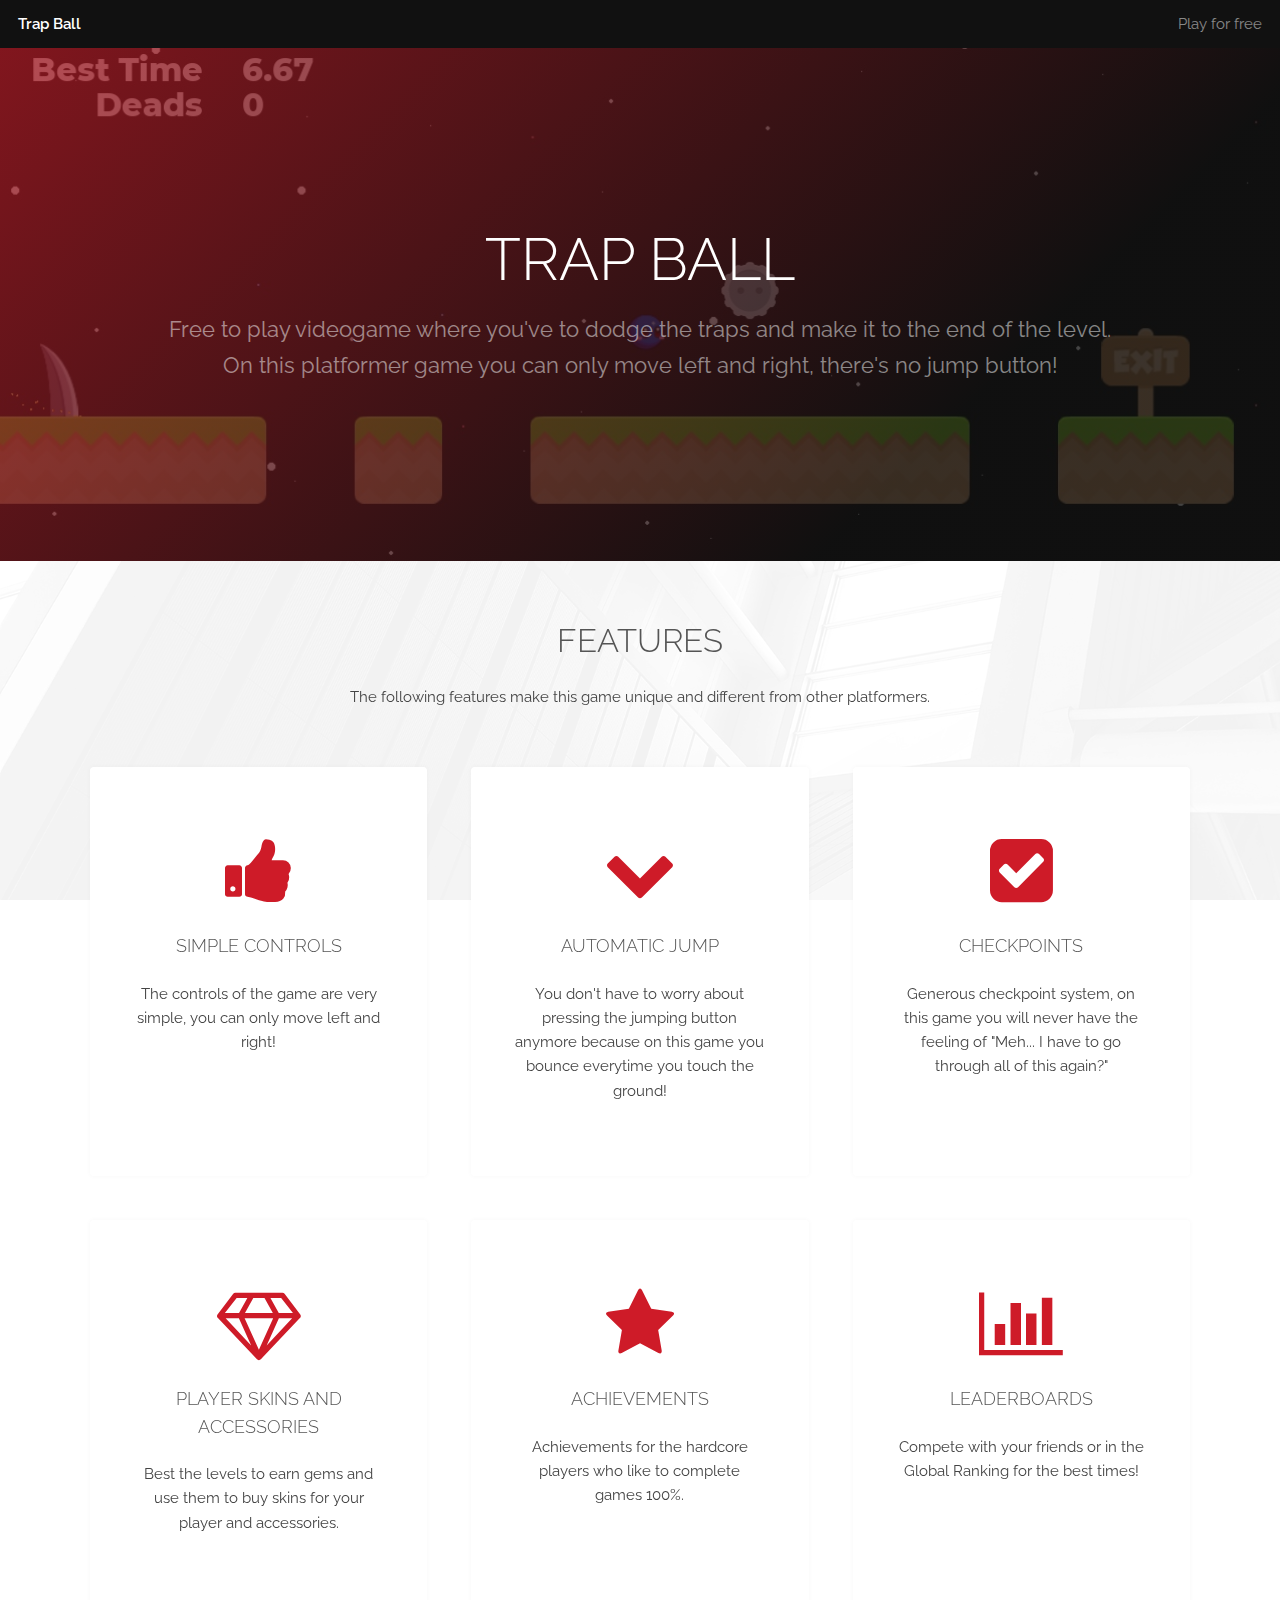
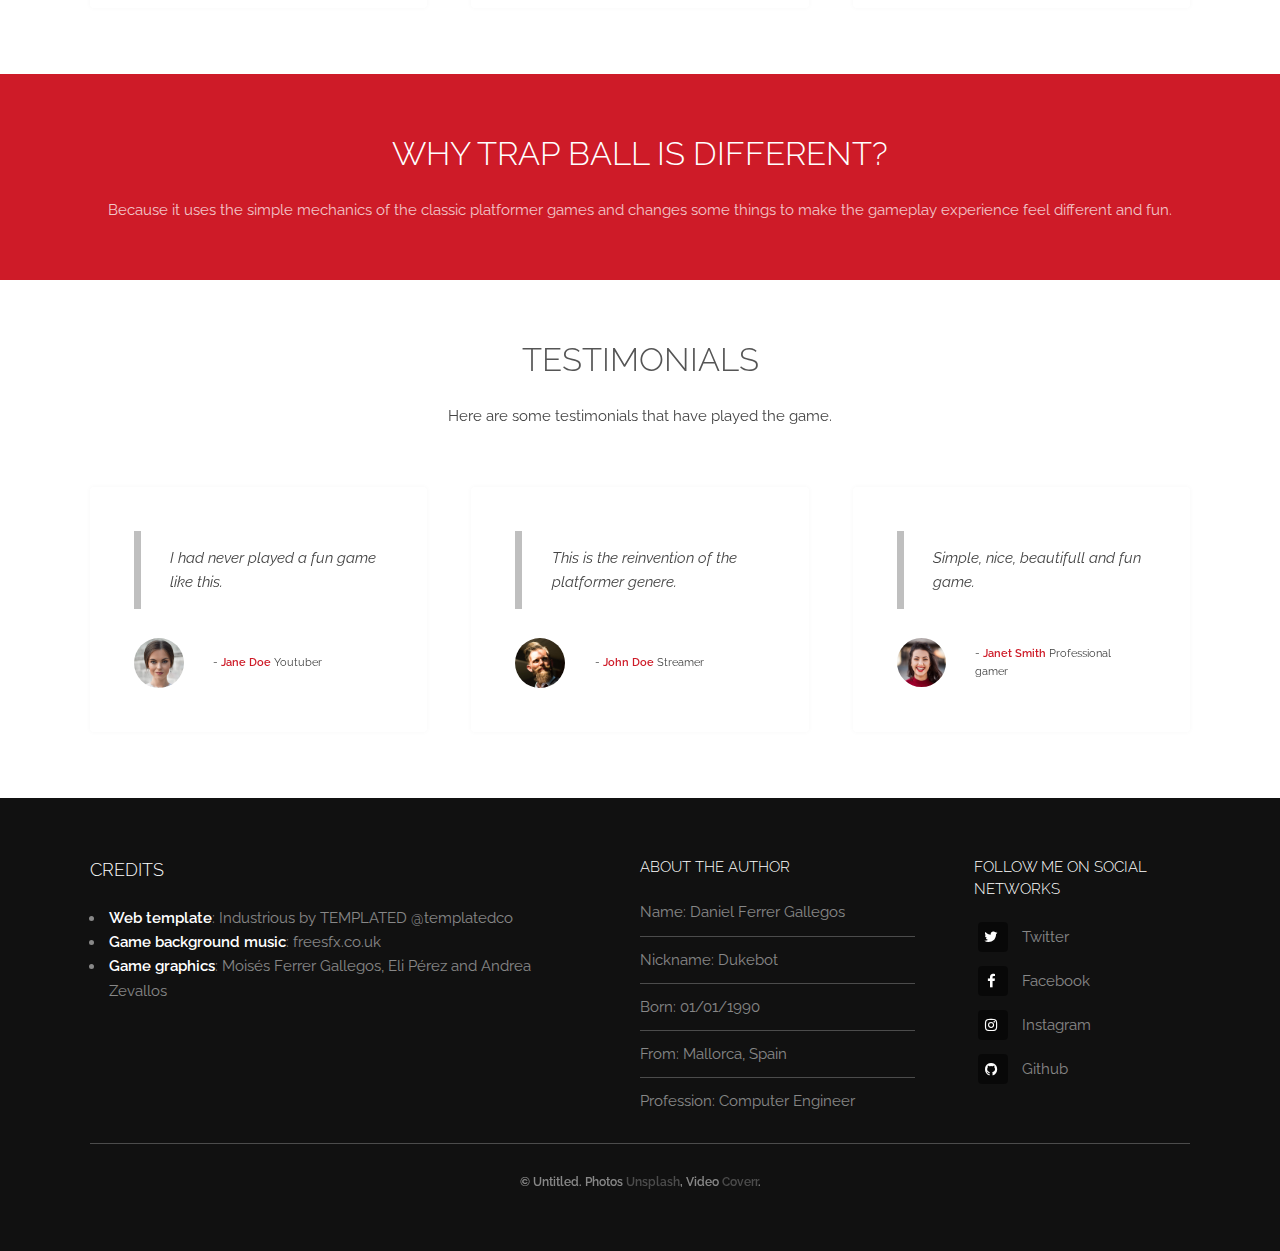
==== commit 833ce5c9: "Making some improvements to the web to improve the ratinbgs of Lighthouse (Accessibility and Best Pr" ====
--- a/index.html
+++ b/index.html
@@ -4,7 +4,7 @@
 	templated.co @templatedco
 	Released for free under the Creative Commons Attribution 3.0 license (templated.co/license)
 -->
-<html>
+<html lang="en">
 
 	<!-------------------------------------------------------------------------------->
 	<!--									HEAD                                    -->
@@ -13,7 +13,7 @@
 	<head>
 		<title>Trap Ball</title>
 		<meta charset="utf-8" />
-		<meta name="viewport" content="width=device-width, initial-scale=1, user-scalable=no" />
+		<meta name="viewport" content="width=device-width, initial-scale=1, user-scalable=yes" />
 		
 		<!-- Metadata for the web to be found by the google search engine -->
 		<meta name="robots" content="index, follow" />
@@ -53,6 +53,8 @@
 				
 				"name": "Trap Ball",
 				"version": "0.4",
+				"applicationCategory": "Game",
+				"operatingSystem": "Windows, Android",
 				"gamePlatform": "Android, PC, Web",
 				"playMode": "Signe Player",
 
@@ -87,7 +89,16 @@
 				"accessMode": "auditory, tactile, textual, visual",
 				"isAccessibleForFree": "true",
 				"inLanguage": "EN",
-				
+
+				"offers": "",
+
+				"aggregateRating": {
+					"@type": "AggregateRating",
+					"ratingCount": 1,
+					"reviewCount": 1,
+					"ratingValue": 5
+				},
+
 				"downloadUrl": "https://dukebot.itch.io/trap-ball",
 				"installUrl": "https://dukebot.itch.io/trap-ball",
 				"discussionUrl": "https://dukebot.itch.io/trap-ball",
@@ -395,7 +406,7 @@
 					</section>
 				</div>
 				<div class="copyright">
-					&copy; Untitled. Photos <a href="https://unsplash.co">Unsplash</a>, Video <a href="https://coverr.co">Coverr</a>.
+					<b>&copy; Untitled. Photos <a href="https://unsplash.co">Unsplash</a>, Video <a href="https://coverr.co">Coverr</a>.</b>
 				</div>
 			</div>
 		</footer>
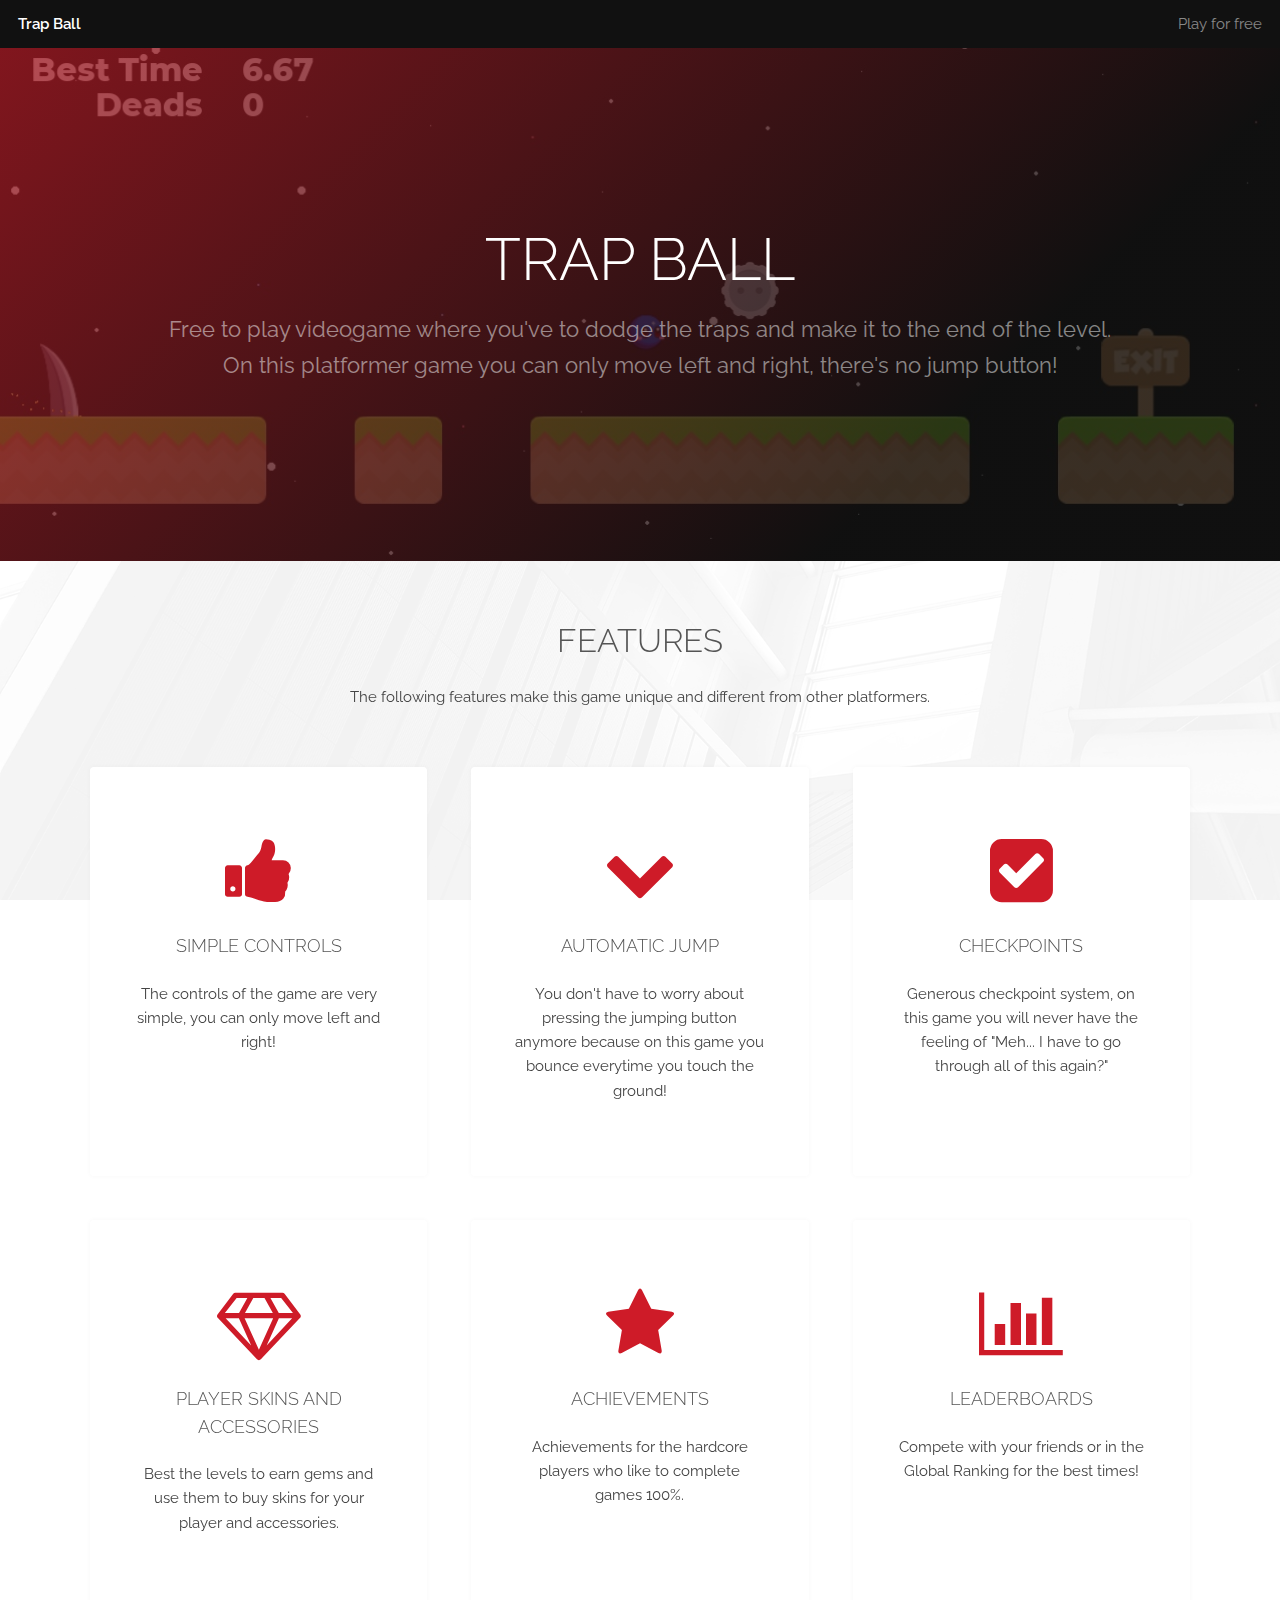
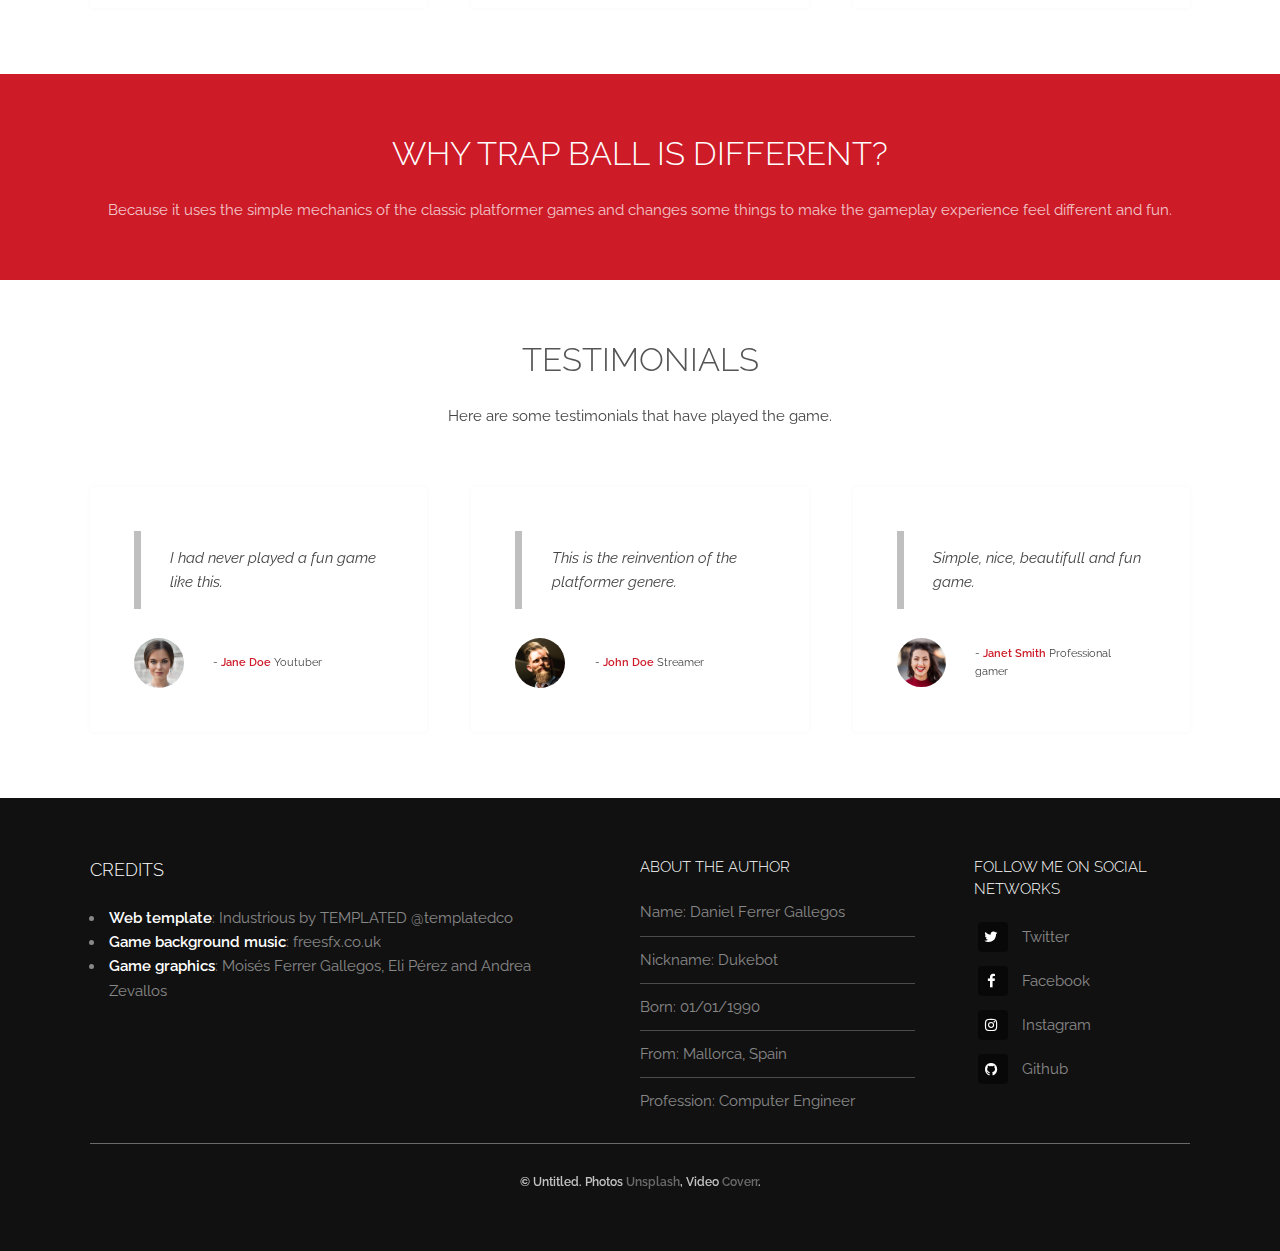
==== commit 222ec507: "Trying to improve the rating from Lighthose with good practices." ====
--- a/index.html
+++ b/index.html
@@ -149,7 +149,7 @@
 		<header id="header">
 			<a class="logo" href="index.html">Trap Ball</a>
 			<nav>
-				<a href="https://dukebot.itch.io/trap-ball" target="_blank">Play for free</a>
+				<a href="https://dukebot.itch.io/trap-ball" target="_blank" rel="noreferrer">Play for free</a>
 				<!--<a href="#menu">Play for free</a>-->
 			</nav>
 		</header>
@@ -157,9 +157,9 @@
 		<!-- Nav -->
 		<nav id="menu">
 			<ul class="links">
-				<li><a href="https://dukebot.itch.io/trap-ball" target="_blank">Download from playstore</a></li>
-				<li><a href="https://dukebot.itch.io/trap-ball" target="_blank">Play it on the browser</a></li>
-				<li><a href="https://dukebot.itch.io/trap-ball" target="_blank">Download for PC</a></li>
+				<li><a href="https://dukebot.itch.io/trap-ball" target="_blank" rel="noreferrer">Download from playstore</a></li>
+				<li><a href="https://dukebot.itch.io/trap-ball" target="_blank" rel="noreferrer">Play it on the browser</a></li>
+				<li><a href="https://dukebot.itch.io/trap-ball" target="_blank" rel="noreferrer">Download for PC</a></li>
 			</ul>
 		</nav>
 
@@ -380,9 +380,9 @@
 					<section>
 						<h3>Credits</h3>
 						<ul>
-							<li><b>Web template</b>: <a href="https://templated.co/industrious" target="_blank">Industrious by TEMPLATED</a> <a href="https://twitter.com/templatedco?lang=en" target="_blank">@templatedco</a></li>
-							<li><b>Game background music</b>: <a href="https://www.freesfx.co.uk/" target="_blank">freesfx.co.uk</a></li>
-							<li><b>Game graphics</b>: Moisés Ferrer Gallegos, Eli Pérez and <a href="https://twitter.com/SazdxHikari" target="_blank">Andrea Zevallos</a></li>
+							<li><b>Web template</b>: <a href="https://templated.co/industrious" target="_blank" rel="noreferrer">Industrious by TEMPLATED</a> <a href="https://twitter.com/templatedco?lang=en" target="_blank" rel="noreferrer">@templatedco</a></li>
+							<li><b>Game background music</b>: <a href="https://www.freesfx.co.uk/" target="_blank" rel="noreferrer">freesfx.co.uk</a></li>
+							<li><b>Game graphics</b>: Moisés Ferrer Gallegos, Eli Pérez and <a href="https://twitter.com/SazdxHikari" target="_blank" rel="noreferrer">Andrea Zevallos</a></li>
 						</ul>
 					</section>
 					<section>
@@ -406,7 +406,7 @@
 					</section>
 				</div>
 				<div class="copyright">
-					<b>&copy; Untitled. Photos <a href="https://unsplash.co">Unsplash</a>, Video <a href="https://coverr.co">Coverr</a>.</b>
+					<b>&copy; Untitled. Photos <a href="https://unsplash.co" target="_blank" rel="noreferrer">Unsplash</a>, Video <a href="https://coverr.co" target="_blank" rel="noreferrer">Coverr</a>.</b>
 				</div>
 			</div>
 		</footer>
--- a/assets/css/main.css
+++ b/assets/css/main.css
@@ -2359,7 +2359,7 @@
   #footer .copyright {
     border-top: 1px solid;
     font-size: 0.8rem;
-    opacity: 0.5;
+    opacity: 0.75; /*default = 0.5*/
     padding: 2rem 0;
     text-align: center; }
   @media screen and (max-width: 1280px) {
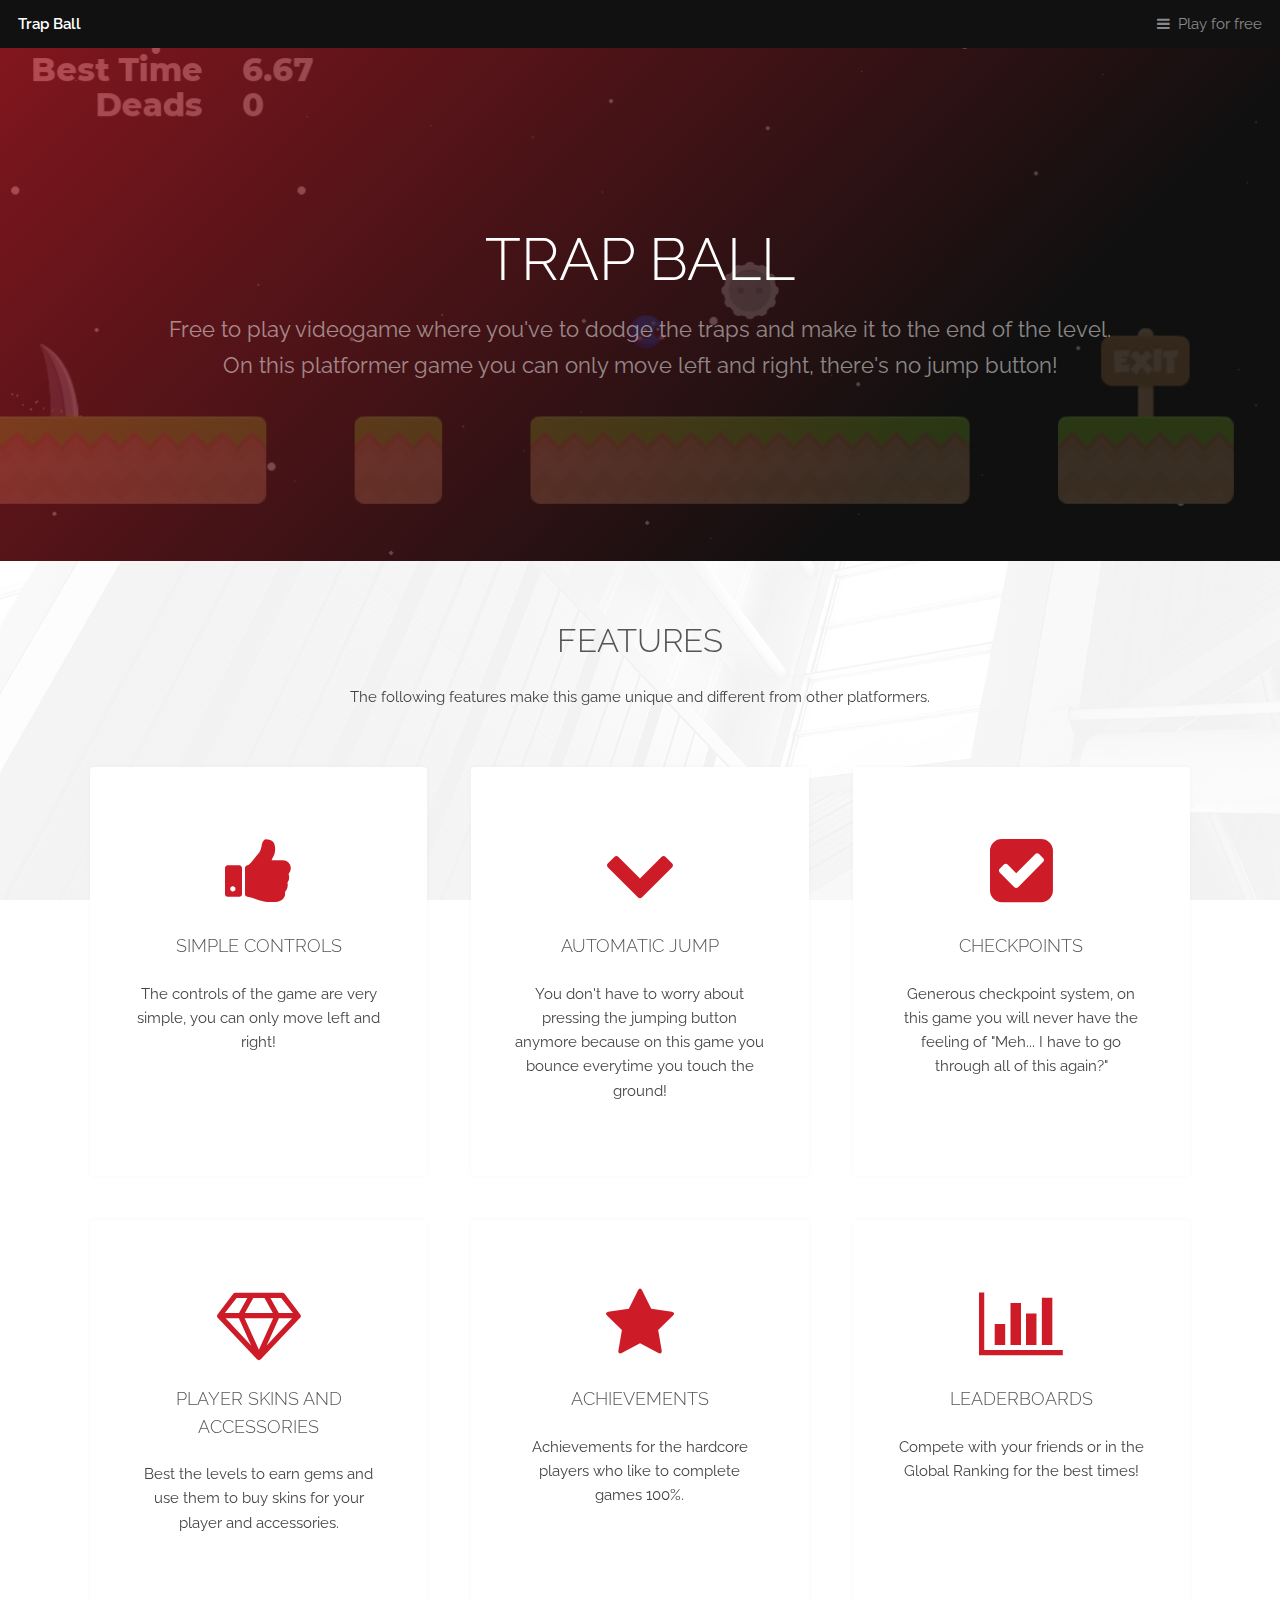
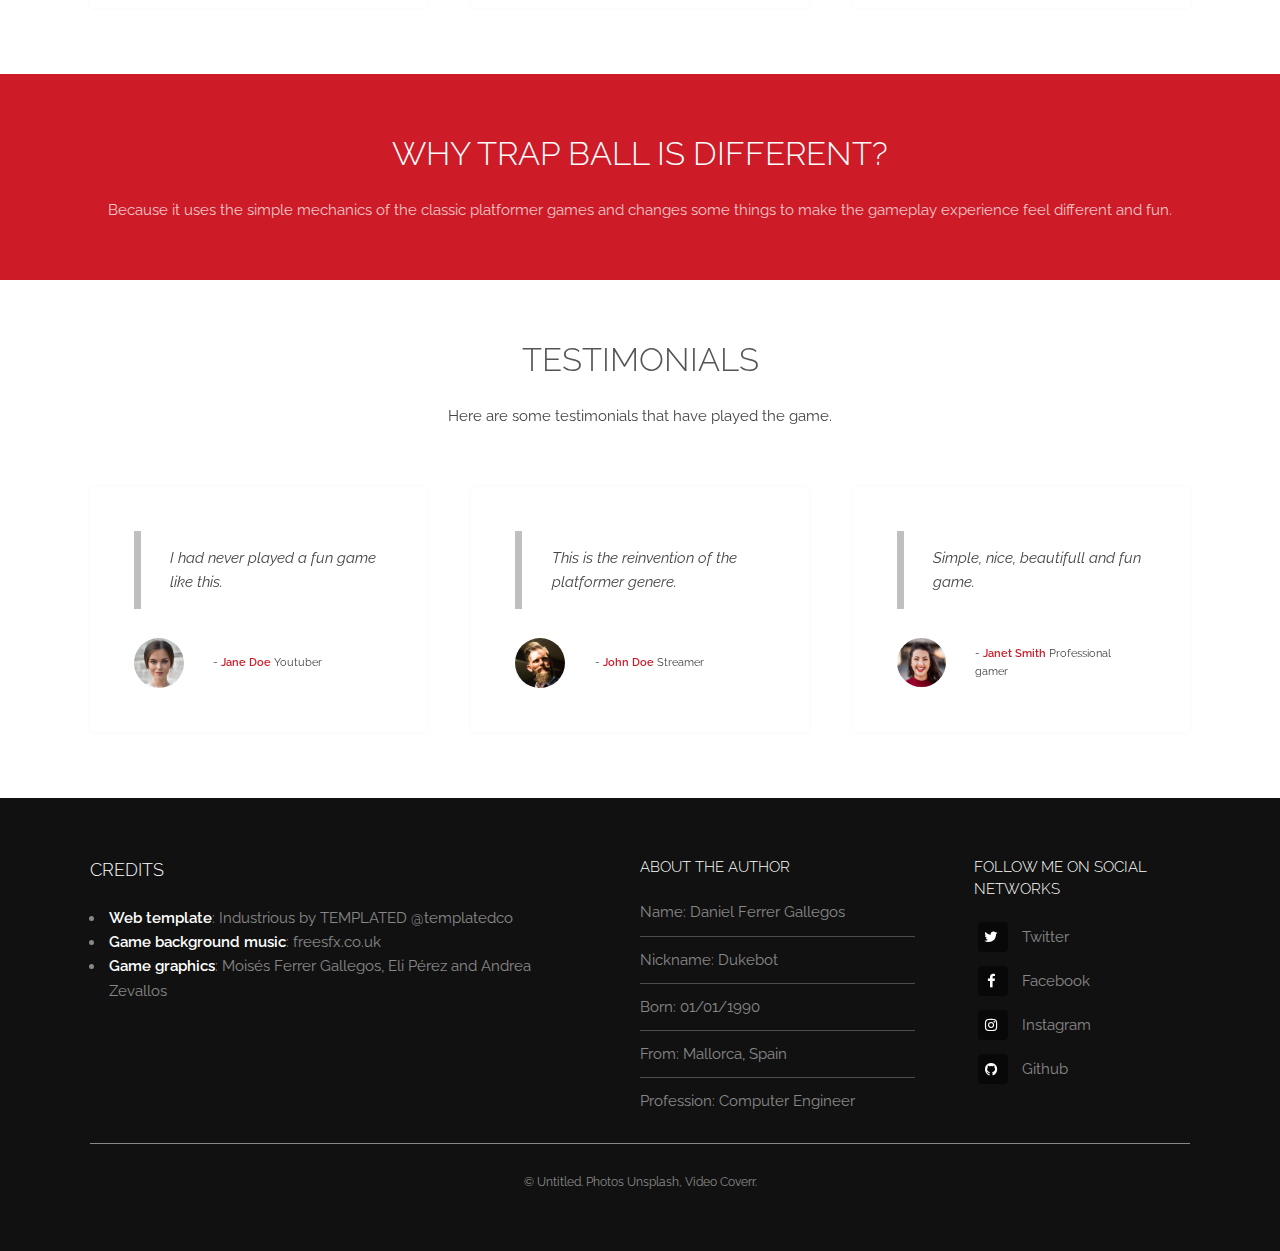
==== commit 5bfcf86e: "Small updates." ====
--- a/index.html
+++ b/index.html
@@ -43,7 +43,9 @@
 					"representativeOfPage": "true"
 				},
 				"significantLink": "https://dukebot.itch.io/trap-ball",
-				"lastReviewed": "2020-11-06"
+				
+				"dateCreated": "2020-11-04",
+				"dateModified": "2020-11-07"
 			}
 		</script>
 		<script type="application/ld+json">
@@ -80,7 +82,7 @@
 					"uploadDate": "2020-11-06"
 				},
 
-				"dateCreated": "2020-11-06",
+				"dateCreated": "2020-10-03",
 				"dateModified": "2020-11-06",
 				"datePublished": "2021-01-01",
 
@@ -149,17 +151,18 @@
 		<header id="header">
 			<a class="logo" href="index.html">Trap Ball</a>
 			<nav>
-				<a href="https://dukebot.itch.io/trap-ball" target="_blank" rel="noreferrer">Play for free</a>
-				<!--<a href="#menu">Play for free</a>-->
+				<a href="#menu">Play for free</a>
 			</nav>
 		</header>
 
 		<!-- Nav -->
 		<nav id="menu">
 			<ul class="links">
-				<li><a href="https://dukebot.itch.io/trap-ball" target="_blank" rel="noreferrer">Download from playstore</a></li>
-				<li><a href="https://dukebot.itch.io/trap-ball" target="_blank" rel="noreferrer">Play it on the browser</a></li>
-				<li><a href="https://dukebot.itch.io/trap-ball" target="_blank" rel="noreferrer">Download for PC</a></li>
+				<li><a href="https://dukebot.itch.io/trap-ball/download/eyJleHBpcmVzIjoxNjA0Nzg3NTI0LCJpZCI6NzYzMzM2fQ%3d%3d.XbOfBcqCS2UafSTqY1KffjTYxQM%3d" 
+						target="_blank" rel="noreferrer">Download for Android</a></li>
+				<li><a href="https://dukebot.itch.io/trap-ball/download/eyJleHBpcmVzIjoxNjA0Nzg3NTI0LCJpZCI6NzYzMzM2fQ%3d%3d.XbOfBcqCS2UafSTqY1KffjTYxQM%3d" 
+						target="_blank" rel="noreferrer">Download for Windows</a></li>
+				<li><a href="https://dukebot.itch.io/trap-ball" target="_blank" rel="noreferrer">Play on browser</a></li>
 			</ul>
 		</nav>
 
@@ -406,7 +409,7 @@
 					</section>
 				</div>
 				<div class="copyright">
-					<b>&copy; Untitled. Photos <a href="https://unsplash.co" target="_blank" rel="noreferrer">Unsplash</a>, Video <a href="https://coverr.co" target="_blank" rel="noreferrer">Coverr</a>.</b>
+					&copy; Untitled. Photos <a href="https://unsplash.co" target="_blank" rel="noreferrer">Unsplash</a>, Video <a href="https://coverr.co" target="_blank" rel="noreferrer">Coverr</a>.
 				</div>
 			</div>
 		</footer>
--- a/assets/css/main.css
+++ b/assets/css/main.css
@@ -2359,7 +2359,7 @@
   #footer .copyright {
     border-top: 1px solid;
     font-size: 0.8rem;
-    opacity: 0.75; /*default = 0.5*/
+    opacity: 1; /*default = 0.5*/
     padding: 2rem 0;
     text-align: center; }
   @media screen and (max-width: 1280px) {
